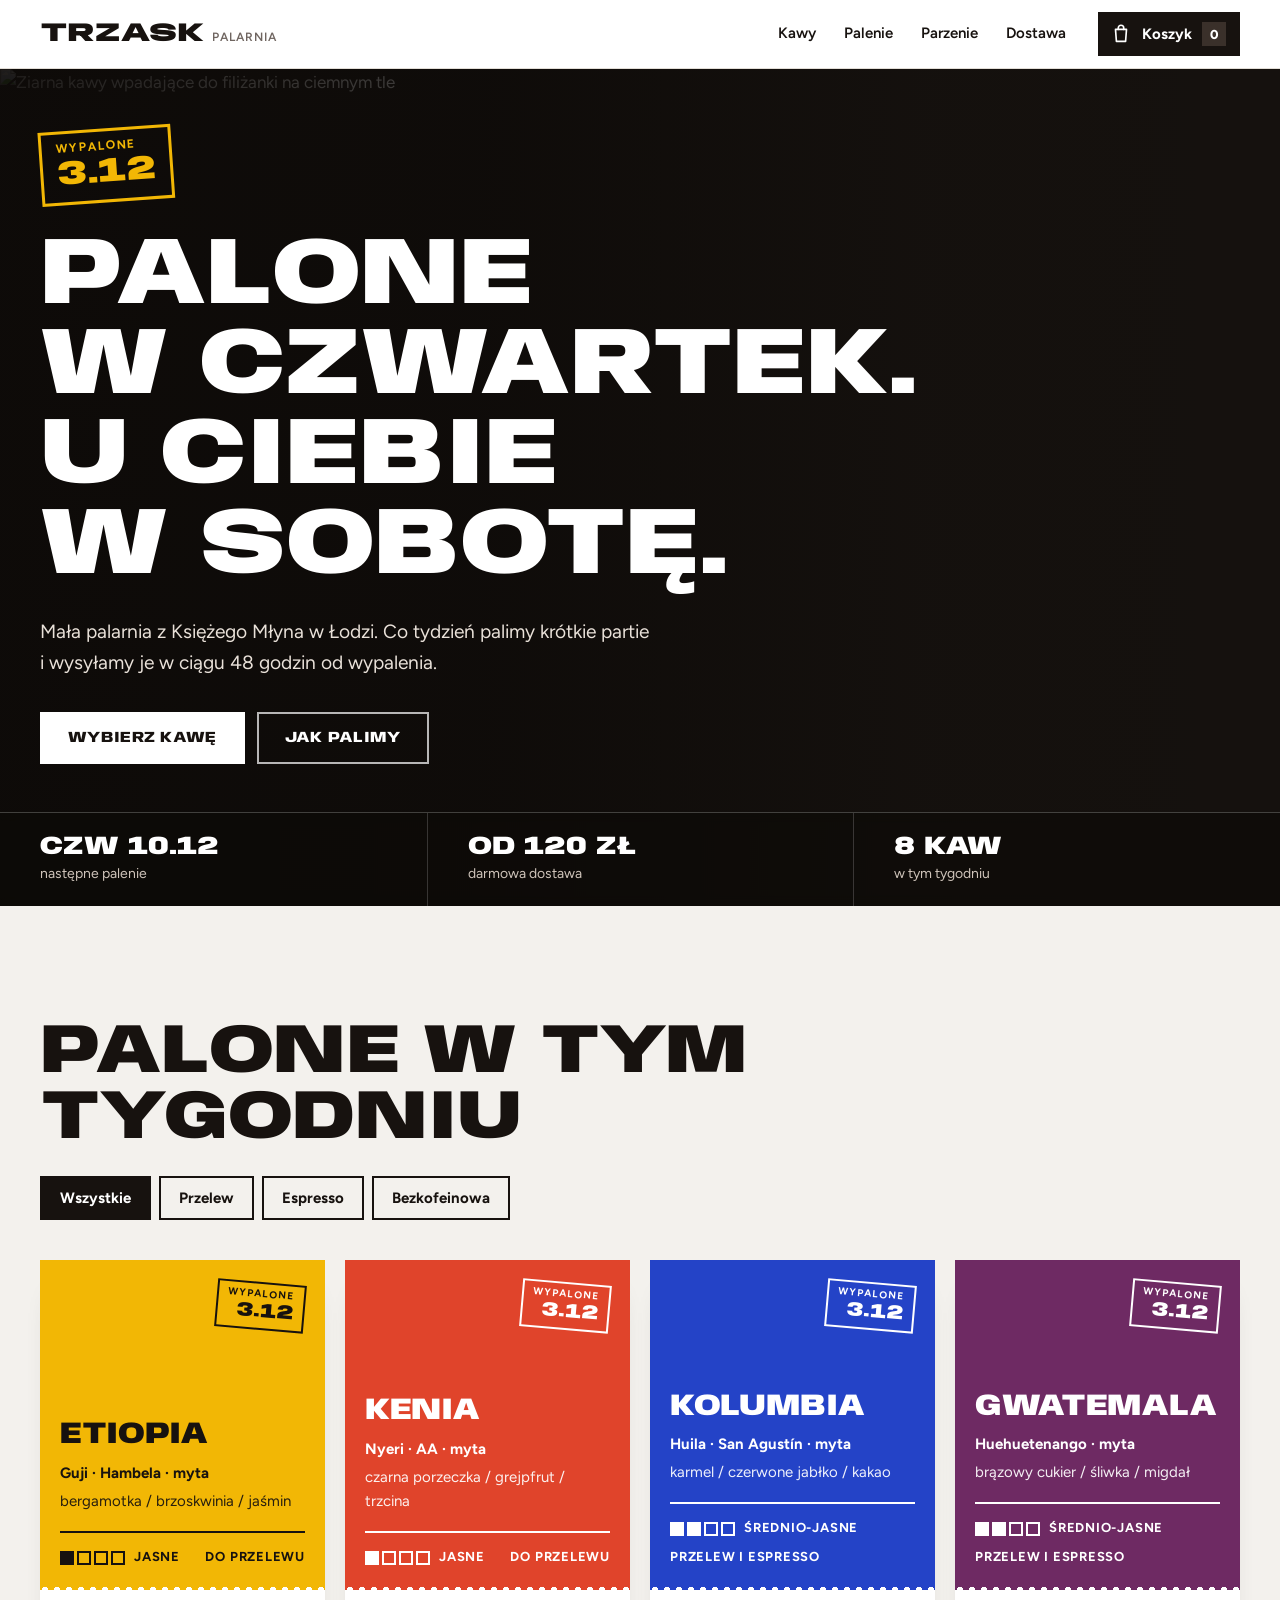
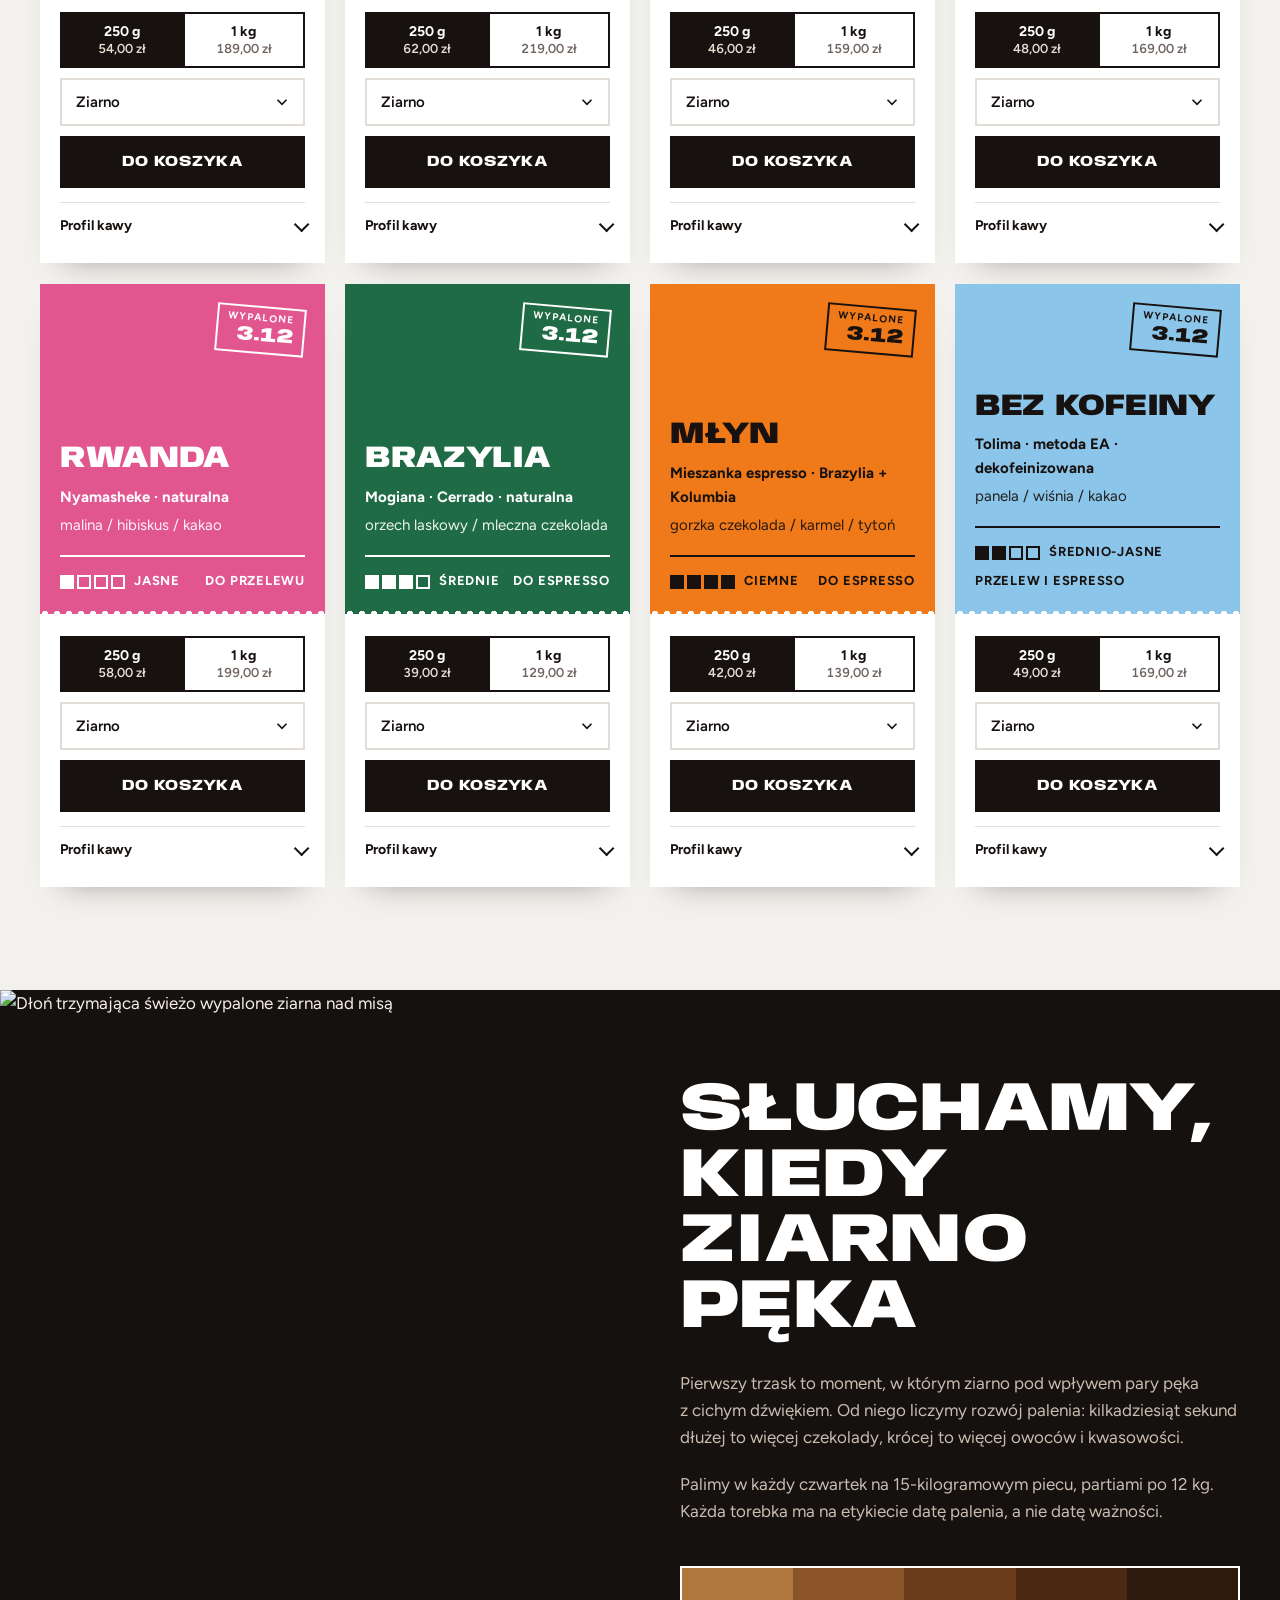
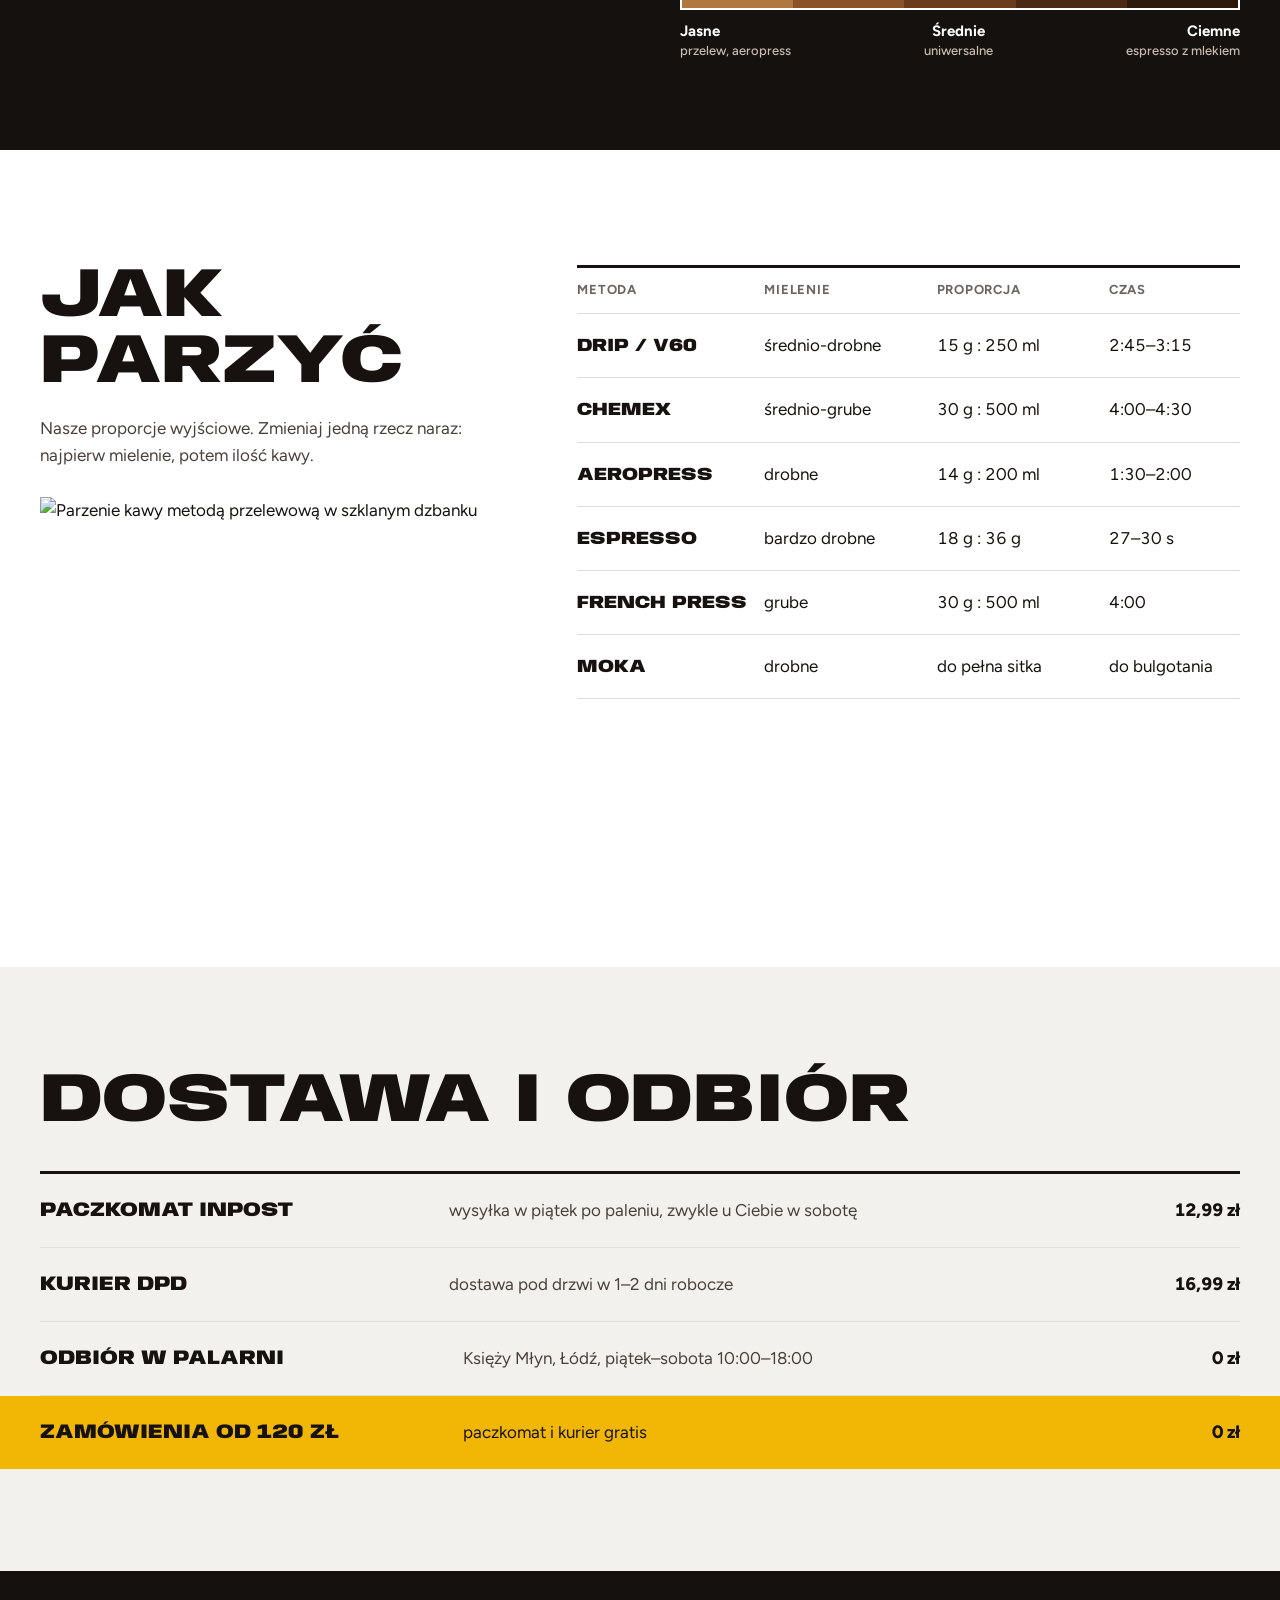
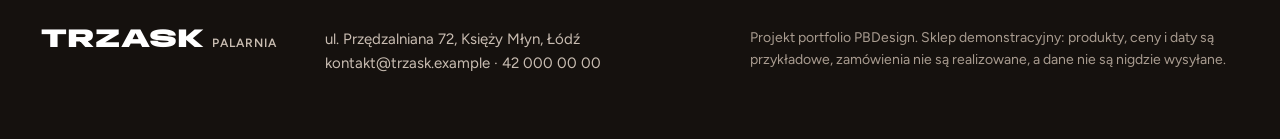
==== index.html @ 36059cfe "Pierwsza wersja Co-Authored-By: Claude Opus 5.5 <noreply@anthropic.com>" ====
<!doctype html>
<html lang="pl">
<head>
<meta charset="utf-8">
<meta name="viewport" content="width=device-width, initial-scale=1, viewport-fit=cover">
<title>TRZASK — palarnia kawy, Łódź</title>
<meta name="description" content="Mała palarnia kawy z Księżego Młyna w Łodzi. Palimy co czwartek, wysyłamy w 48 godzin od wypalenia. Projekt portfolio — sklep demonstracyjny.">
<meta name="theme-color" content="#15110e">
<link rel="preconnect" href="https://fonts.googleapis.com">
<link rel="preconnect" href="https://fonts.gstatic.com" crossorigin>
<link href="https://fonts.googleapis.com/css2?family=Anybody:wdth,wght@75..150,500..900&family=Figtree:wght@400;500;600;700&display=swap" rel="stylesheet">
<link rel="stylesheet" href="style.css?v=1">
</head>
<body>
<!--
THESIS: a roastery shop where every coffee is its own printed bag label in a full colour field, with the roast date stamped on it; refuses the beige product-grid-with-white-cards template.
OWN-WORLD: white bag stock, roast-black ink, one saturated label colour per coffee (saffron, tomato, cobalt, forest, plum, raspberry, orange, sky); Anybody expanded black caps, Figtree body; square corners, rotated ink stamps, perforated label edges.
STORY: visitor sees this week's roast date, picks a coffee label, sets weight and grind, adds in two taps, checks the waybill-style cart, finishes a demo order.
FIRST VIEWPORT: full-bleed dark photo of coffee and beans; headline "Palone w czwartek" left on the dark field at display scale; roast date stamp + primary CTA "Wybierz kawę"; solid white header with cart count.
FORM: label-system direction, candidate 3 of 7; seed key 0654ef21.
FINISH: unreviewed and undocumented is unfinished; this build ends with the finish review, the verdict, and DESIGN.md
-->
<a class="skip" href="#kawy">Przejdź do kaw</a>

<header class="top">
  <div class="top__in">
    <a class="logo" href="#" aria-label="TRZASK — strona główna">TRZASK<span>palarnia</span></a>
    <nav class="nav" aria-label="Główna">
      <a href="#kawy">Kawy</a>
      <a href="#palenie">Palenie</a>
      <a href="#parzenie">Parzenie</a>
      <a href="#dostawa">Dostawa</a>
    </nav>
    <button class="cartbtn" type="button" data-open-cart aria-label="Koszyk">
      <svg viewBox="0 0 24 24" aria-hidden="true"><path d="M6 7h12l-1 13H7L6 7Z"/><path d="M9 7V5.5a3 3 0 0 1 6 0V7"/></svg>
      <span class="cartbtn__label">Koszyk</span>
      <b class="cartbtn__count" data-cart-count>0</b>
    </button>
  </div>
</header>

<main>
  <section class="hero" aria-labelledby="hero-h">
    <img class="hero__img" src="https://images.unsplash.com/photo-1610632380989-680fe40816c6?auto=format&fit=crop&w=2200&q=78" alt="Ziarna kawy wpadające do filiżanki na ciemnym tle" fetchpriority="high">
    <div class="hero__in">
      <p class="stamp stamp--hero" aria-label="Ostatnie palenie">
        <span>Wypalone</span><b data-roast-date>—</b>
      </p>
      <h1 id="hero-h">Palone w&nbsp;czwartek. U&nbsp;Ciebie w&nbsp;sobotę.</h1>
      <p class="hero__lead">Mała palarnia z&nbsp;Księżego Młyna w&nbsp;Łodzi. Co tydzień palimy krótkie partie i&nbsp;wysyłamy je w&nbsp;ciągu 48 godzin od wypalenia.</p>
      <div class="hero__cta">
        <a class="btn btn--light" href="#kawy">Wybierz kawę</a>
        <a class="btn btn--line" href="#palenie">Jak palimy</a>
      </div>
    </div>
    <ul class="hero__facts">
      <li><b data-next-roast>—</b><span>następne palenie</span></li>
      <li><b>od 120&nbsp;zł</b><span>darmowa dostawa</span></li>
      <li><b>8 kaw</b><span>w tym tygodniu</span></li>
    </ul>
  </section>

  <section class="shelf" id="kawy" aria-labelledby="kawy-h">
    <div class="wrap">
      <div class="shelf__head">
        <h2 id="kawy-h">Palone w&nbsp;tym tygodniu</h2>
        <div class="filters" role="group" aria-label="Filtruj kawy">
          <button type="button" class="is-on" data-filter="all" aria-pressed="true">Wszystkie</button>
          <button type="button" data-filter="przelew" aria-pressed="false">Przelew</button>
          <button type="button" data-filter="espresso" aria-pressed="false">Espresso</button>
          <button type="button" data-filter="decaf" aria-pressed="false">Bezkofeinowa</button>
        </div>
      </div>
      <div class="labels" id="labels"></div>
    </div>
  </section>

  <section class="roast" id="palenie" aria-labelledby="palenie-h">
    <div class="roast__photo">
      <img src="https://images.unsplash.com/photo-1525088553748-01d6e210e00b?auto=format&fit=crop&w=1400&q=75" alt="Dłoń trzymająca świeżo wypalone ziarna nad misą" loading="lazy">
    </div>
    <div class="roast__text">
      <h2 id="palenie-h">Słuchamy, kiedy ziarno pęka</h2>
      <p>Pierwszy trzask to moment, w&nbsp;którym ziarno pod wpływem pary pęka z&nbsp;cichym dźwiękiem. Od niego liczymy rozwój palenia: kilkadziesiąt sekund dłużej to więcej czekolady, krócej to więcej owoców i&nbsp;kwasowości.</p>
      <p>Palimy w&nbsp;każdy czwartek na 15-kilogramowym piecu, partiami po 12&nbsp;kg. Każda torebka ma na etykiecie datę palenia, a&nbsp;nie datę ważności.</p>
      <div class="scale" aria-label="Skala palenia">
        <div class="scale__bar">
          <span style="--c:#b0773f"></span><span style="--c:#8a5428"></span><span style="--c:#6b3c1b"></span><span style="--c:#4b2913"></span><span style="--c:#2e1a0d"></span>
        </div>
        <div class="scale__legend">
          <span>Jasne<br><small>przelew, aeropress</small></span>
          <span>Średnie<br><small>uniwersalne</small></span>
          <span>Ciemne<br><small>espresso z mlekiem</small></span>
        </div>
      </div>
    </div>
  </section>

  <section class="brew" id="parzenie" aria-labelledby="parzenie-h">
    <div class="wrap brew__grid">
      <div class="brew__intro">
        <h2 id="parzenie-h">Jak parzyć</h2>
        <p>Nasze proporcje wyjściowe. Zmieniaj jedną rzecz naraz: najpierw mielenie, potem ilość kawy.</p>
        <img src="https://images.unsplash.com/photo-1442512595331-e89e73853f31?auto=format&fit=crop&w=1000&q=72" alt="Parzenie kawy metodą przelewową w szklanym dzbanku" loading="lazy">
      </div>
      <div class="brew__table" role="table" aria-label="Proporcje parzenia">
        <div class="brew__row brew__row--head" role="row"><span role="columnheader">Metoda</span><span role="columnheader">Mielenie</span><span role="columnheader">Proporcja</span><span role="columnheader">Czas</span></div>
        <div class="brew__row" role="row"><b role="cell">Drip / V60</b><span role="cell">średnio-drobne</span><span role="cell">15 g : 250 ml</span><span role="cell">2:45–3:15</span></div>
        <div class="brew__row" role="row"><b role="cell">Chemex</b><span role="cell">średnio-grube</span><span role="cell">30 g : 500 ml</span><span role="cell">4:00–4:30</span></div>
        <div class="brew__row" role="row"><b role="cell">Aeropress</b><span role="cell">drobne</span><span role="cell">14 g : 200 ml</span><span role="cell">1:30–2:00</span></div>
        <div class="brew__row" role="row"><b role="cell">Espresso</b><span role="cell">bardzo drobne</span><span role="cell">18 g : 36 g</span><span role="cell">27–30 s</span></div>
        <div class="brew__row" role="row"><b role="cell">French press</b><span role="cell">grube</span><span role="cell">30 g : 500 ml</span><span role="cell">4:00</span></div>
        <div class="brew__row" role="row"><b role="cell">Moka</b><span role="cell">drobne</span><span role="cell">do pełna sitka</span><span role="cell">do bulgotania</span></div>
      </div>
    </div>
  </section>

  <section class="ship" id="dostawa" aria-labelledby="dostawa-h">
    <div class="wrap">
      <h2 id="dostawa-h">Dostawa i&nbsp;odbiór</h2>
      <div class="ship__rows">
        <div class="ship__row"><b>Paczkomat InPost</b><span>wysyłka w&nbsp;piątek po paleniu, zwykle u&nbsp;Ciebie w&nbsp;sobotę</span><em>12,99 zł</em></div>
        <div class="ship__row"><b>Kurier DPD</b><span>dostawa pod drzwi w&nbsp;1–2 dni robocze</span><em>16,99 zł</em></div>
        <div class="ship__row"><b>Odbiór w&nbsp;palarni</b><span>Księży Młyn, Łódź, piątek–sobota 10:00–18:00</span><em>0 zł</em></div>
        <div class="ship__row ship__row--free"><b>Zamówienia od 120 zł</b><span>paczkomat i&nbsp;kurier gratis</span><em>0 zł</em></div>
      </div>
    </div>
  </section>
</main>

<footer class="foot">
  <div class="wrap foot__in">
    <p class="logo logo--foot">TRZASK<span>palarnia</span></p>
    <p>ul. Przędzalniana 72, Księży Młyn, Łódź<br>kontakt@trzask.example · 42 000 00 00</p>
    <p class="foot__demo">Projekt portfolio PBDesign. Sklep demonstracyjny: produkty, ceny i&nbsp;daty są przykładowe, zamówienia nie są realizowane, a&nbsp;dane nie są nigdzie wysyłane.</p>
  </div>
</footer>

<div class="drawer" id="cart" aria-hidden="true">
  <div class="drawer__scrim" data-close-cart></div>
  <aside class="drawer__panel" role="dialog" aria-modal="true" aria-labelledby="cart-h" tabindex="-1">
    <div class="drawer__head">
      <h2 id="cart-h">List przewozowy</h2>
      <button class="iconbtn" type="button" data-close-cart aria-label="Zamknij koszyk"><svg viewBox="0 0 24 24" aria-hidden="true"><path d="M6 6l12 12M18 6 6 18"/></svg></button>
    </div>
    <div class="freebar" data-freebar><p data-free-text></p><div class="freebar__track"><span data-free-fill></span></div></div>
    <ul class="lines" data-lines></ul>
    <div class="drawer__empty" data-empty>
      <p>Koszyk jest pusty.</p>
      <button class="btn btn--dark" type="button" data-close-cart data-goto="#kawy">Wybierz kawę</button>
    </div>
    <div class="drawer__foot" data-foot>
      <dl class="sum">
        <div><dt>Wartość kaw</dt><dd data-subtotal>0,00 zł</dd></div>
        <div><dt>Dostawa</dt><dd data-shipping>od 12,99 zł</dd></div>
      </dl>
      <a class="btn btn--dark btn--wide" href="zamowienie.html">Przejdź do zamówienia</a>
    </div>
  </aside>
</div>

<div class="toast" role="status" aria-live="polite" data-toast></div>
<script src="app.js?v=1"></script>
</body>
</html>
---- style.css ----
:root{
  --ink:#17120f;
  --ink-2:#4a403a;
  --ink-3:#6f6560;
  --paper:#ffffff;
  --stock:#f3f1ed;
  --line:#e2ddd6;
  --roast:#15110e;
  --roast-2:#211a15;
  --on-roast:#f5efe8;
  --on-roast-2:#c9bdb2;
  --ok:#1f6b45;
  --bad:#c23a22;
  --display:"Anybody", "Figtree", sans-serif;
  --body:"Figtree", system-ui, sans-serif;
  --wrap:1280px;
  --gut:clamp(16px, 4vw, 40px);
  --ease:cubic-bezier(.16,1,.3,1);
}
*{box-sizing:border-box}
html{-webkit-text-size-adjust:100%;scroll-behavior:smooth;scroll-padding-top:84px}
html.is-locked{overflow:hidden}
body{margin:0;background:var(--paper);color:var(--ink);font:400 17px/1.6 var(--body)}
.sum,.line,.seg em,.brew__row,.ship__row em,.receipt,[data-cart-count]{font-variant-numeric:tabular-nums}
img{display:block;max-width:100%}
a{color:inherit;text-underline-offset:.2em}
button,input,select{font:inherit;color:inherit}
::selection{background:#f2b705;color:var(--ink)}
:focus-visible{outline:3px solid #2443c7;outline-offset:3px}
h1,h2,h3{font-family:var(--display);font-stretch:125%;font-weight:900;text-transform:uppercase;line-height:.95;letter-spacing:-.01em;margin:0;text-wrap:balance}
h2{font-size:clamp(34px, 5.4vw, 72px)}
p{margin:0}
.wrap{max-width:var(--wrap);margin:0 auto;padding:0 var(--gut)}
.sr{position:absolute;width:1px;height:1px;overflow:hidden;clip:rect(0 0 0 0);white-space:nowrap}
.skip{position:absolute;left:12px;top:-60px;z-index:100;background:var(--ink);color:#fff;padding:10px 14px;text-decoration:none}
.skip:focus{top:12px}
svg{fill:none;stroke:currentColor;stroke-width:1.8;stroke-linecap:round;stroke-linejoin:round}

/* ---------- przyciski ---------- */
.btn{display:inline-flex;align-items:center;justify-content:center;gap:.5em;min-height:52px;padding:0 26px;border:2px solid transparent;border-radius:0;
  font:800 15px/1 var(--display);font-stretch:118%;text-transform:uppercase;letter-spacing:.02em;text-decoration:none;cursor:pointer;
  transition:background-color .2s var(--ease),color .2s var(--ease),border-color .2s var(--ease),transform .2s var(--ease)}
.btn:active{transform:translateY(1px)}
.btn--light{background:#fff;color:var(--ink)}
.btn--light:hover{background:#f2b705}
.btn--line{border-color:rgba(255,255,255,.7);color:#fff}
.btn--line:hover{background:#fff;color:var(--ink)}
.btn--dark{background:var(--ink);color:#fff}
.btn--dark:hover{background:#3a2d24}
.btn--wide{width:100%}
.btn[disabled]{opacity:.6;cursor:progress}
.btn.is-loading::after{content:"";width:14px;height:14px;border:2px solid currentColor;border-right-color:transparent;border-radius:50%;animation:spin .7s linear infinite}
@keyframes spin{to{transform:rotate(360deg)}}

/* ---------- nagłówek ---------- */
.top{position:sticky;top:0;z-index:40;background:#fff;border-bottom:1px solid var(--line)}
.top__in{max-width:var(--wrap);margin:0 auto;padding:0 var(--gut);height:68px;display:flex;align-items:center;gap:32px}
.logo{font:900 26px/1 var(--display);font-stretch:150%;letter-spacing:-.02em;text-decoration:none;display:flex;align-items:baseline;gap:8px}
.logo span{font:600 12px/1 var(--body);letter-spacing:.08em;text-transform:uppercase;color:var(--ink-3)}
.nav{display:flex;gap:28px;margin-left:auto}
.nav a{font-weight:600;font-size:15px;text-decoration:none;padding:6px 0;border-bottom:2px solid transparent}
.nav a:hover{border-color:var(--ink)}
.cartbtn{display:flex;align-items:center;gap:10px;height:44px;padding:0 14px 0 12px;background:var(--ink);color:#fff;border:0;cursor:pointer;font-weight:700;font-size:15px}
.cartbtn svg{width:22px;height:22px}
.cartbtn__count{min-width:24px;height:24px;padding:0 6px;display:grid;place-items:center;background:#f2b705;color:var(--ink);font:800 13px/1 var(--body)}
.cartbtn__count.is-zero{background:#3a302a;color:#fff}
.cartbtn.is-bump .cartbtn__count{animation:bump .5s var(--ease)}
@keyframes bump{0%{transform:scale(1)}30%{transform:scale(1.45)}100%{transform:scale(1)}}
.backlink{margin-left:auto;display:flex;align-items:center;gap:6px;font-weight:700;text-decoration:none;white-space:nowrap}
.backlink svg{width:20px;height:20px}

/* ---------- hero ---------- */
.hero{position:relative;min-height:calc(100svh - 68px);display:grid;grid-template-rows:1fr auto;grid-template-columns:minmax(0,1fr);background:var(--roast);color:#fff;overflow:hidden;isolation:isolate}
.hero__img{position:absolute;inset:0;width:100%;height:100%;object-fit:cover;object-position:70% 50%;z-index:-2}
.hero::before{content:"";position:absolute;inset:0;z-index:-1;background:linear-gradient(90deg,rgba(13,10,8,.92) 0%,rgba(13,10,8,.78) 38%,rgba(13,10,8,.1) 72%,rgba(13,10,8,0) 100%)}
.hero__in{align-self:center;max-width:var(--wrap);width:100%;margin:0 auto;padding:64px var(--gut) 48px}
.hero h1{font-size:clamp(46px, 7.4vw, 104px);max-width:9.5em;margin:26px 0 24px}
.hero__lead{max-width:34em;font-size:clamp(17px,1.5vw,20px);color:#e9e1d9}
.hero__cta{display:flex;flex-wrap:wrap;gap:12px;margin-top:34px}
.hero__facts{list-style:none;margin:0;padding:0;display:grid;grid-template-columns:repeat(3,minmax(0,1fr));border-top:1px solid rgba(255,255,255,.22);background:rgba(13,10,8,.6);backdrop-filter:blur(6px)}
.hero__facts li{padding:20px var(--gut);display:flex;flex-direction:column;gap:2px;border-left:1px solid rgba(255,255,255,.18)}
.hero__facts li:first-child{border-left:0}
.hero__facts b{font:900 clamp(18px,2vw,26px)/1.1 var(--display);font-stretch:125%;text-transform:uppercase}
.hero__facts span{font-size:14px;color:#cfc4ba}

/* pieczątka daty */
.stamp{display:inline-flex;flex-direction:column;align-items:flex-start;padding:8px 14px 10px;border:3px solid currentColor;transform:rotate(-4deg);transform-origin:left center;line-height:1}
.stamp span{font:700 12px/1 var(--body);letter-spacing:.14em;text-transform:uppercase}
.stamp b{font:900 34px/1 var(--display);font-stretch:130%;margin-top:4px}
.stamp--hero{color:#f2b705}

/* ---------- półka z etykietami ---------- */
.shelf{padding:clamp(72px,9vw,128px) 0 clamp(64px,8vw,112px);background:var(--stock)}
.shelf__head{display:flex;flex-wrap:wrap;align-items:flex-end;justify-content:space-between;gap:24px;margin-bottom:40px}
.filters{display:flex;flex-wrap:wrap;gap:8px}
.filters button{min-height:44px;padding:0 18px;border:2px solid var(--ink);background:transparent;font-weight:700;font-size:15px;cursor:pointer;transition:background-color .2s,color .2s}
.filters button:hover{background:#fff}
.filters button.is-on{background:var(--ink);color:#fff}
.labels{display:grid;grid-template-columns:repeat(4,minmax(0,1fr));gap:20px}
.lbl{display:grid;grid-template-rows:1fr auto;background:#fff;box-shadow:0 18px 30px -24px rgba(23,18,15,.45);container-type:inline-size}
.lbl[hidden]{display:none}
.lbl__face{position:relative;background:var(--lc);padding:22px 20px 22px;min-height:330px;display:flex;flex-direction:column;overflow:hidden}
.lbl--light .lbl__face{color:#fff}
.lbl--dark .lbl__face{color:var(--ink)}
.lbl__stamp{align-self:flex-end;display:flex;flex-direction:column;align-items:flex-end;border:2px solid currentColor;padding:5px 9px 6px;transform:rotate(5deg);line-height:1}
.lbl__stamp span{font:700 10px/1 var(--body);letter-spacing:.14em;text-transform:uppercase}
.lbl__stamp b{font:900 20px/1 var(--display);font-stretch:125%;margin-top:3px}
.lbl__name{font-size:10.6cqi;font-stretch:118%;line-height:.92;margin-top:auto;padding-top:28px}
.lbl__origin{font-weight:700;font-size:15px;margin-top:12px}
.lbl__notes{font-size:15px;margin-top:4px;opacity:.92}
.lbl__meta{display:flex;flex-wrap:wrap;align-items:center;justify-content:space-between;gap:8px 12px;margin-top:18px;padding-top:14px;border-top:2px solid currentColor;font-size:13px;font-weight:700;text-transform:uppercase;letter-spacing:.06em}
.lbl__roast{display:flex;align-items:center;gap:3px}
.lbl__roast i{width:14px;height:14px;border:2px solid currentColor}
.lbl__roast i.on{background:currentColor}
.lbl__roast em{font-style:normal;margin-left:6px}
.lbl__added{position:absolute;left:50%;top:44%;padding:8px 14px;border:4px solid currentColor;font:900 26px/1 var(--display);font-stretch:130%;text-transform:uppercase;transform:translate(-50%,-50%) rotate(-9deg) scale(1.6);opacity:0;pointer-events:none;white-space:nowrap}
.lbl.is-added .lbl__added{animation:stampIn 1.8s var(--ease) forwards}
@keyframes stampIn{0%{opacity:0;transform:translate(-50%,-50%) rotate(-9deg) scale(1.6)}14%{opacity:1;transform:translate(-50%,-50%) rotate(-9deg) scale(1)}78%{opacity:1}100%{opacity:0;transform:translate(-50%,-50%) rotate(-9deg) scale(1)}}
.lbl__buy{position:relative;padding:22px 20px 18px;display:grid;gap:10px}
.lbl__buy::before{content:"";position:absolute;left:0;right:0;top:-5px;height:10px;background:radial-gradient(circle at 5px 5px,#fff 3px,transparent 3.5px) 0 0/12px 10px repeat-x}
.seg{display:grid;grid-template-columns:1fr 1fr;border:2px solid var(--ink)}
.seg label{position:relative;cursor:pointer}
.seg input{position:absolute;opacity:0;inset:0;margin:0;cursor:pointer}
.seg span{display:flex;flex-direction:column;align-items:center;justify-content:center;min-height:52px;font-weight:700;font-size:14px;line-height:1.2;transition:background-color .15s,color .15s}
.seg em{font-style:normal;font-weight:600;font-size:13px;color:var(--ink-3)}
.seg label+label span{border-left:2px solid var(--ink)}
.seg input:checked+span{background:var(--ink);color:#fff}
.seg input:checked+span em{color:#e7ddd3}
.seg input:focus-visible+span{outline:3px solid #2443c7;outline-offset:-5px}
.grind select{width:100%;min-height:48px;padding:0 40px 0 14px;border:2px solid var(--line);background:#fff url("data:image/svg+xml,%3Csvg xmlns='http://www.w3.org/2000/svg' viewBox='0 0 24 24' fill='none' stroke='%2317120f' stroke-width='2.2'%3E%3Cpath d='m6 9 6 6 6-6'/%3E%3C/svg%3E") no-repeat right 12px center/18px;appearance:none;-webkit-appearance:none;border-radius:0;font-weight:600;font-size:15px;cursor:pointer}
.grind select:hover{border-color:var(--ink)}
.lbl__add{min-height:52px}
.lbl__more{border-top:1px solid var(--line);margin-top:4px;padding-top:4px}
.lbl__more summary{cursor:pointer;font-weight:700;font-size:14px;padding:8px 0;list-style:none;display:flex;justify-content:space-between;align-items:center}
.lbl__more summary::-webkit-details-marker{display:none}
.lbl__more summary::after{content:"";width:9px;height:9px;border-right:2px solid currentColor;border-bottom:2px solid currentColor;transform:rotate(45deg) translateY(-3px);transition:transform .2s}
.lbl__more[open] summary::after{transform:rotate(-135deg) translateY(-2px)}
.lbl__more dl{margin:4px 0 10px;display:grid;gap:4px;font-size:14px}
.lbl__more dl div{display:flex;justify-content:space-between;gap:12px;border-bottom:1px dashed var(--line);padding-bottom:4px}
.lbl__more dt{color:var(--ink-3)}
.lbl__more dd{margin:0;font-weight:600;text-align:right}
.lbl__more p{font-size:14px;color:var(--ink-2);line-height:1.5}

/* ---------- palenie ---------- */
.roast{display:grid;grid-template-columns:1fr 1fr;background:var(--roast);color:var(--on-roast)}
.roast__photo{min-height:560px;position:relative}
.roast__photo img{position:absolute;inset:0;width:100%;height:100%;object-fit:cover}
.roast__text{padding:clamp(56px,7vw,104px) var(--gut);max-width:680px;display:flex;flex-direction:column;gap:20px;justify-content:center}
.roast__text h2{color:#fff;margin-bottom:8px}
.roast__text p{color:var(--on-roast-2);max-width:36em}
.scale{margin-top:20px}
.scale__bar{display:grid;grid-template-columns:repeat(5,1fr);height:44px;border:2px solid #fff}
.scale__bar span{background:var(--c)}
.scale__legend{display:flex;justify-content:space-between;margin-top:12px;font-weight:700;font-size:15px;color:#fff;line-height:1.3}
.scale__legend span:nth-child(2){text-align:center}
.scale__legend span:last-child{text-align:right}
.scale__legend small{font-weight:500;font-size:13px;color:var(--on-roast-2)}

/* ---------- parzenie ---------- */
.brew{padding:clamp(72px,9vw,128px) 0}
.brew__grid{display:grid;grid-template-columns:minmax(0,5fr) minmax(0,7fr);gap:clamp(32px,5vw,72px);align-items:start}
.brew__intro p{margin:18px 0 28px;color:var(--ink-2);max-width:30em}
.brew__intro img{aspect-ratio:4/3;object-fit:cover;width:100%}
.brew__table{border-top:3px solid var(--ink)}
.brew__row{display:grid;grid-template-columns:1.2fr 1.1fr 1.1fr .9fr;gap:12px;padding:18px 0;border-bottom:1px solid var(--line);align-items:baseline}
.brew__row b{font:900 18px/1.1 var(--display);font-stretch:118%;text-transform:uppercase}
.brew__row--head{font-size:13px;font-weight:700;letter-spacing:.06em;text-transform:uppercase;color:var(--ink-3);padding:12px 0}

/* ---------- dostawa ---------- */
.ship{padding:clamp(64px,8vw,112px) 0;background:var(--stock)}
.ship__rows{margin-top:36px;border-top:3px solid var(--ink)}
.ship__row{display:grid;grid-template-columns:minmax(0,1.1fr) minmax(0,2fr) auto;gap:16px 24px;padding:22px 0;border-bottom:1px solid var(--line);align-items:baseline}
.ship__row b{font:900 20px/1.1 var(--display);font-stretch:118%;text-transform:uppercase}
.ship__row span{color:var(--ink-2)}
.ship__row em{font-style:normal;font-weight:800;font-size:18px}
.ship__row--free{background:#f2b705;margin:0 calc(var(--gut) * -1);padding:22px var(--gut);border-bottom:0}
.ship__row--free span{color:var(--ink)}

/* ---------- stopka ---------- */
.foot{background:var(--roast);color:var(--on-roast-2);padding:56px 0 64px;font-size:15px}
.foot__in{display:grid;grid-template-columns:auto 1fr 1.3fr;gap:24px 48px;align-items:start}
.logo--foot{color:#fff}
.logo--foot span{color:var(--on-roast-2)}
.foot__demo{color:#a99c90;font-size:14px}

/* ---------- szuflada ---------- */
.drawer{position:fixed;inset:0;z-index:80;visibility:hidden;pointer-events:none}
.drawer.is-open{visibility:visible;pointer-events:auto}
.drawer__scrim{position:absolute;inset:0;background:rgba(21,17,14,.55);opacity:0;transition:opacity .3s var(--ease)}
.drawer.is-open .drawer__scrim{opacity:1}
.drawer__panel{position:absolute;top:0;right:0;bottom:0;width:min(440px,100%);background:#fff;display:flex;flex-direction:column;transform:translateX(100%);transition:transform .45s var(--ease);outline:none;box-shadow:-20px 0 40px -20px rgba(0,0,0,.4)}
.drawer.is-open .drawer__panel{transform:none}
.drawer__head{display:flex;align-items:center;justify-content:space-between;padding:18px 20px;background:var(--ink);color:#fff}
.drawer__head h2{font-size:24px}
.iconbtn{width:44px;height:44px;display:grid;place-items:center;background:transparent;border:0;color:inherit;cursor:pointer}
.iconbtn svg{width:24px;height:24px}
.freebar{padding:16px 20px;border-bottom:1px solid var(--line);font-size:15px}
.freebar__track{height:8px;background:var(--stock);margin-top:10px;overflow:hidden}
.freebar__track span{display:block;height:100%;background:var(--ok);transform-origin:left;transform:scaleX(0);transition:transform .5s var(--ease)}
.lines{list-style:none;margin:0;padding:0 20px;overflow-y:auto;flex:1}
.line{display:grid;grid-template-columns:10px minmax(0,1fr) auto auto;grid-template-areas:"chip main qty rm" "chip main price rm";gap:4px 12px;padding:16px 0;border-bottom:1px dashed var(--line);align-items:center}
.line__chip{grid-area:chip;align-self:stretch;background:var(--lc)}
.line__main{grid-area:main;display:flex;flex-direction:column;min-width:0}
.line__main b{font:900 17px/1.1 var(--display);font-stretch:118%;text-transform:uppercase}
.line__main span{font-size:14px;color:var(--ink-3)}
.line .qty{grid-area:qty}
.line__price{grid-area:price;font-style:normal;font-weight:800;text-align:right}
.line__rm{grid-area:rm;width:40px;height:40px;display:grid;place-items:center;border:0;background:transparent;color:var(--ink-3);cursor:pointer}
.line__rm:hover{color:var(--bad)}
.line__rm svg{width:18px;height:18px}
.qty{display:flex;align-items:center;border:2px solid var(--ink)}
.qty button{width:36px;height:36px;border:0;background:transparent;font-size:20px;font-weight:700;cursor:pointer}
.qty button:hover{background:var(--stock)}
.qty output{min-width:28px;text-align:center;font-weight:800}
.drawer__empty{padding:40px 20px;display:grid;gap:18px;justify-items:start}
.drawer__empty[hidden],.drawer__foot[hidden],.freebar[hidden]{display:none}
.drawer__foot{padding:18px 20px calc(18px + env(safe-area-inset-bottom));border-top:3px solid var(--ink);display:grid;gap:14px}
.sum{margin:0;display:grid;gap:6px}
.sum div{display:flex;justify-content:space-between}
.sum dt{color:var(--ink-2)}
.sum dd{margin:0;font-weight:700}
.sum__total{border-top:2px solid var(--ink);padding-top:10px;margin-top:6px;font-size:20px}
.sum__total dt{color:var(--ink);font-weight:800}
.sum__total dd{font-weight:900}

/* toast */
.toast{visibility:hidden;position:fixed;left:50%;bottom:calc(20px + env(safe-area-inset-bottom));z-index:70;transform:translate(-50%,140%);display:flex;align-items:center;gap:16px;max-width:calc(100% - 32px);padding:12px 12px 12px 18px;background:var(--ink);color:#fff;font-size:15px;transition:transform .45s var(--ease);box-shadow:0 14px 30px -12px rgba(0,0,0,.5)}
.toast.is-on{transform:translate(-50%,0);visibility:visible}
.toast button{flex:none;min-height:40px;padding:0 14px;background:#f2b705;color:var(--ink);border:0;font-weight:800;cursor:pointer}

/* ---------- zamówienie ---------- */
.page-order{background:var(--stock)}
.order{padding-top:48px;padding-bottom:96px}
.order h1{font-size:clamp(40px,6vw,76px)}
.order__demo{margin-top:12px;color:var(--ink-2)}
.order__demo[hidden]{display:none}
.order__grid{display:grid;grid-template-columns:minmax(0,1.5fr) minmax(0,1fr);gap:clamp(24px,4vw,56px);margin-top:40px;align-items:start}
.order__grid[hidden],.order__empty[hidden],.done[hidden]{display:none}
.checkout{display:grid;gap:28px}
fieldset{border:0;margin:0;padding:0;min-width:0}
legend{font:900 22px/1 var(--display);font-stretch:125%;text-transform:uppercase;margin-bottom:14px;padding:0}
.choice{display:grid;gap:8px}
.choice--row{grid-template-columns:repeat(3,1fr)}
.choice label{position:relative;display:flex;align-items:center;gap:14px;min-height:60px;padding:12px 16px;background:#fff;border:2px solid var(--line);cursor:pointer;transition:border-color .15s}
.choice label:hover{border-color:var(--ink-3)}
.choice input{width:20px;height:20px;margin:0;accent-color:var(--ink);flex:none}
.choice span{display:flex;flex-direction:column;flex:1;line-height:1.3}
.choice small{color:var(--ink-3);font-size:14px}
.choice em{font-style:normal;font-weight:800}
.choice label:has(input:checked){border-color:var(--ink);box-shadow:inset 0 0 0 1px var(--ink)}
.fields{display:grid;grid-template-columns:1fr 1fr;gap:14px}
.field{display:grid;gap:6px}
.field[hidden]{display:none}
.field--wide{grid-column:1/-1}
.field span{font-weight:700;font-size:14px}
.field input{min-height:52px;padding:0 14px;border:2px solid var(--line);background:#fff;border-radius:0;font-size:16px}
.field input:hover{border-color:var(--ink-3)}
.field input:focus{border-color:var(--ink);outline:none;box-shadow:0 0 0 3px rgba(36,67,199,.35)}
.field input::placeholder{color:#8c827b}
.field.is-bad input{border-color:var(--bad)}
.field.is-bad span{color:var(--bad)}
.check{display:flex;gap:12px;align-items:flex-start;cursor:pointer;font-size:15px}
.check input{width:22px;height:22px;margin:0;accent-color:var(--ink);flex:none}
.form-error{color:var(--bad);font-weight:700;min-height:0}
.form-error:empty{display:none}
.receipt{position:sticky;top:92px;background:#fff;padding:24px;border-top:6px solid var(--ink);box-shadow:0 20px 40px -30px rgba(23,18,15,.5)}
.receipt h2{font-size:24px;margin-bottom:8px}
.receipt__lines{list-style:none;margin:0 0 16px;padding:0}
.receipt .line{grid-template-columns:10px minmax(0,1fr) auto;grid-template-areas:"chip main price" "chip main q"}
.receipt .line__q{grid-area:q;text-align:right;font-size:14px;color:var(--ink-3)}
.receipt__note{margin-top:16px;font-size:14px;color:var(--ink-3)}
.order__empty,.done{margin-top:40px;background:#fff;padding:clamp(28px,5vw,56px);display:grid;gap:20px;justify-items:start;outline:none}
.done h2{font-size:clamp(28px,4vw,48px);max-width:16em}
.done p{max-width:40em;color:var(--ink-2)}
.stamp--done{color:var(--ok)}

/* ---------- responsywność ---------- */
@media (max-width:1180px){
  .labels{grid-template-columns:repeat(2,minmax(0,1fr))}
  .lbl__name{font-size:11cqi}
}
@media (max-width:900px){
  .nav{display:none}
  .cartbtn{margin-left:auto}
  .roast{grid-template-columns:1fr}
  .roast__photo{min-height:300px}
  .brew__grid{grid-template-columns:1fr}
  .brew__intro img{aspect-ratio:16/9}
  .foot__in{grid-template-columns:1fr}
  .order__grid{grid-template-columns:1fr}
  .receipt{position:static;order:-1}
}
@media (max-width:640px){
  body{font-size:16px}
  .top__in{height:60px;gap:12px}
  html{scroll-padding-top:72px}
  .logo{font-size:22px}
  .cartbtn__label{display:none}
  .hero{min-height:calc(100svh - 60px)}
  .hero__img{object-position:62% 50%}
  .hero::before{background:linear-gradient(180deg,rgba(13,10,8,.35) 0%,rgba(13,10,8,.55) 35%,rgba(13,10,8,.92) 70%)}
  .hero__in{align-self:end;padding:40px var(--gut) 28px}
  .hero h1{font-size:clamp(34px,10.2vw,54px);font-stretch:112%;margin:18px 0 16px}
  .stamp b{font-size:26px}
  .hero__cta .btn{flex:1 1 auto}
  .hero__facts li{padding:14px 10px 14px 12px}
  .hero__facts b{font-size:14px;white-space:nowrap}
  .hero__facts span{font-size:12px;line-height:1.3}
  .labels{grid-template-columns:1fr;gap:16px}
  .lbl__face{min-height:260px}
  .lbl__name{font-size:11.5cqi}
  .brew__row{grid-template-columns:1.1fr 1fr auto;gap:2px 12px}
  .brew__row b{grid-column:1/-1;margin-bottom:4px}
  .brew__row--head{display:none}
  .ship__row{grid-template-columns:1fr auto}
  .ship__row span{grid-column:1/-1;grid-row:2}
  .fields{grid-template-columns:1fr}
  .choice--row{grid-template-columns:1fr}
  .btn{padding:0 18px}
  [data-submit]{font-size:14px;white-space:nowrap}
  .drawer__head h2{font-size:21px}
  .toast{left:16px;right:16px;transform:translateY(140%);max-width:none}
  .toast.is-on{transform:none;visibility:visible}
  .toast span{flex:1}
}
@media (prefers-reduced-motion:reduce){
  *,*::before,*::after{animation-duration:.01ms!important;animation-iteration-count:1!important;transition-duration:.01ms!important}
  html{scroll-behavior:auto}
}
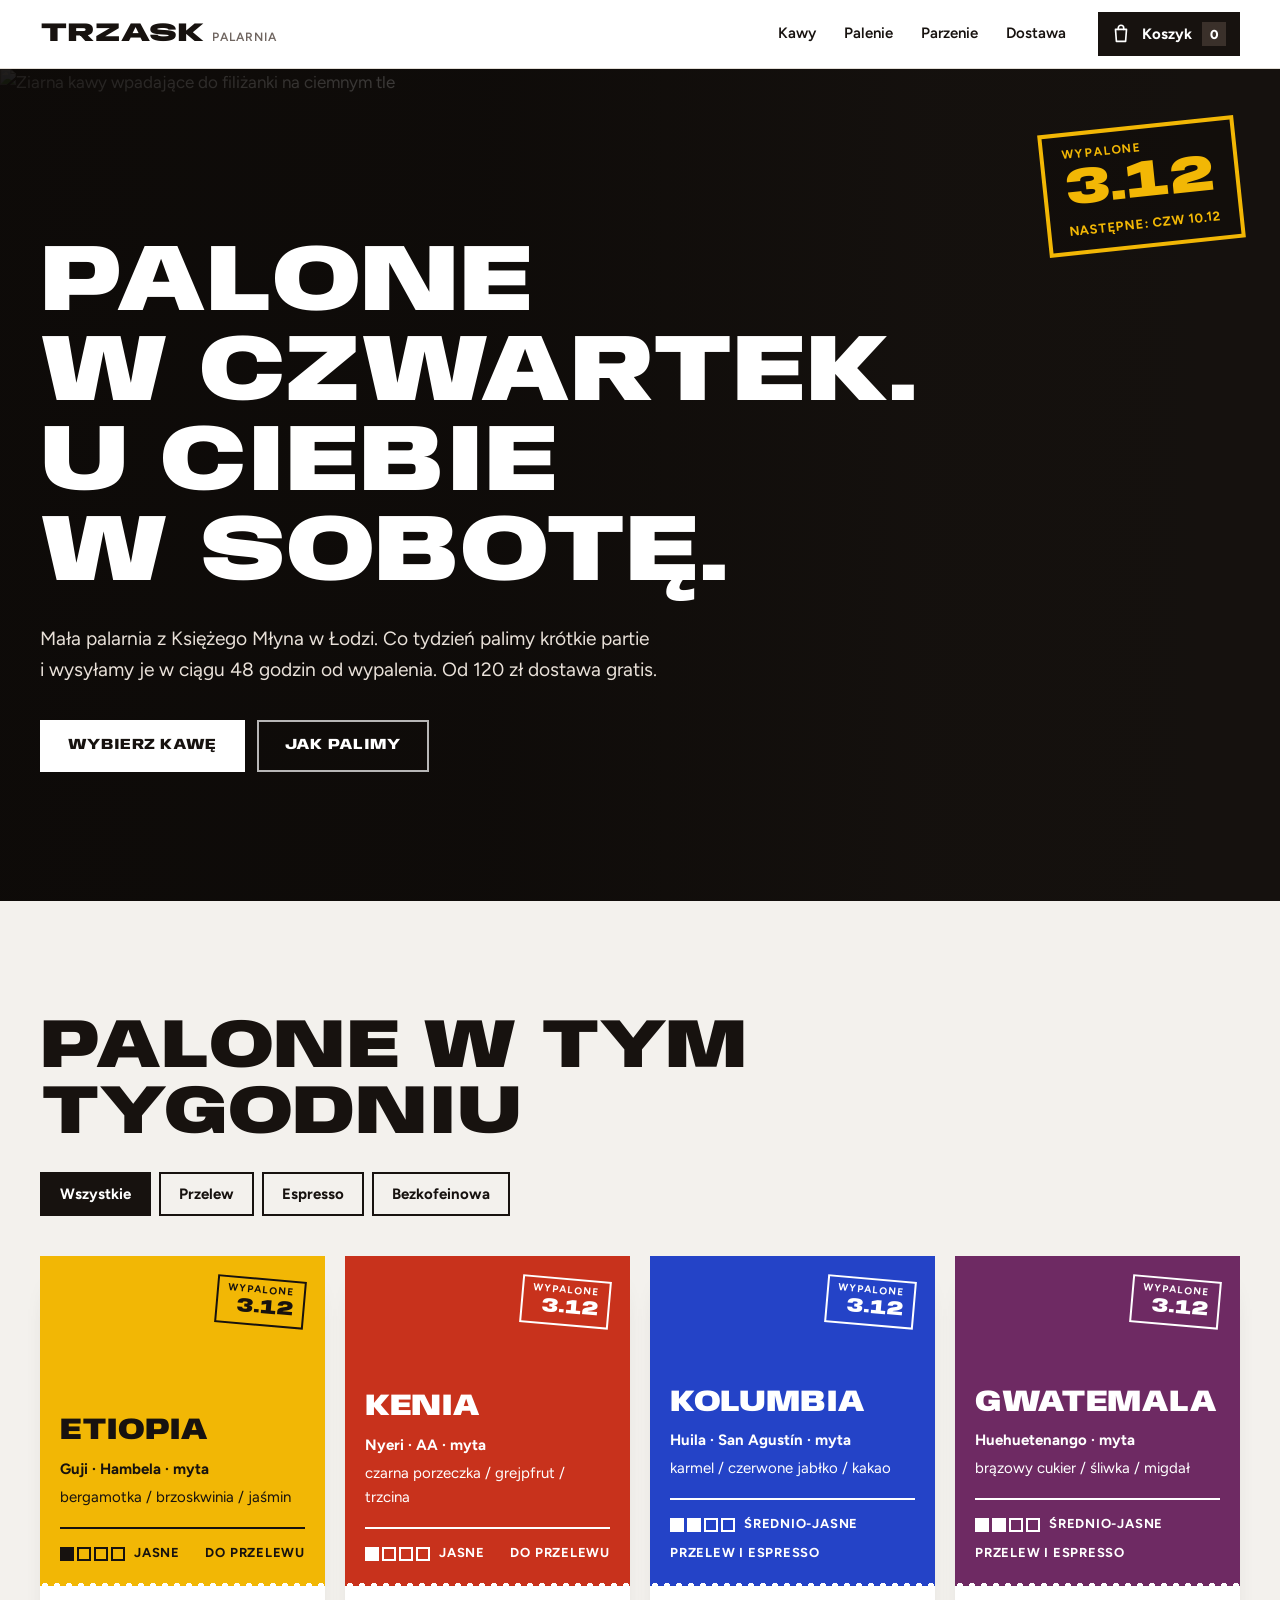
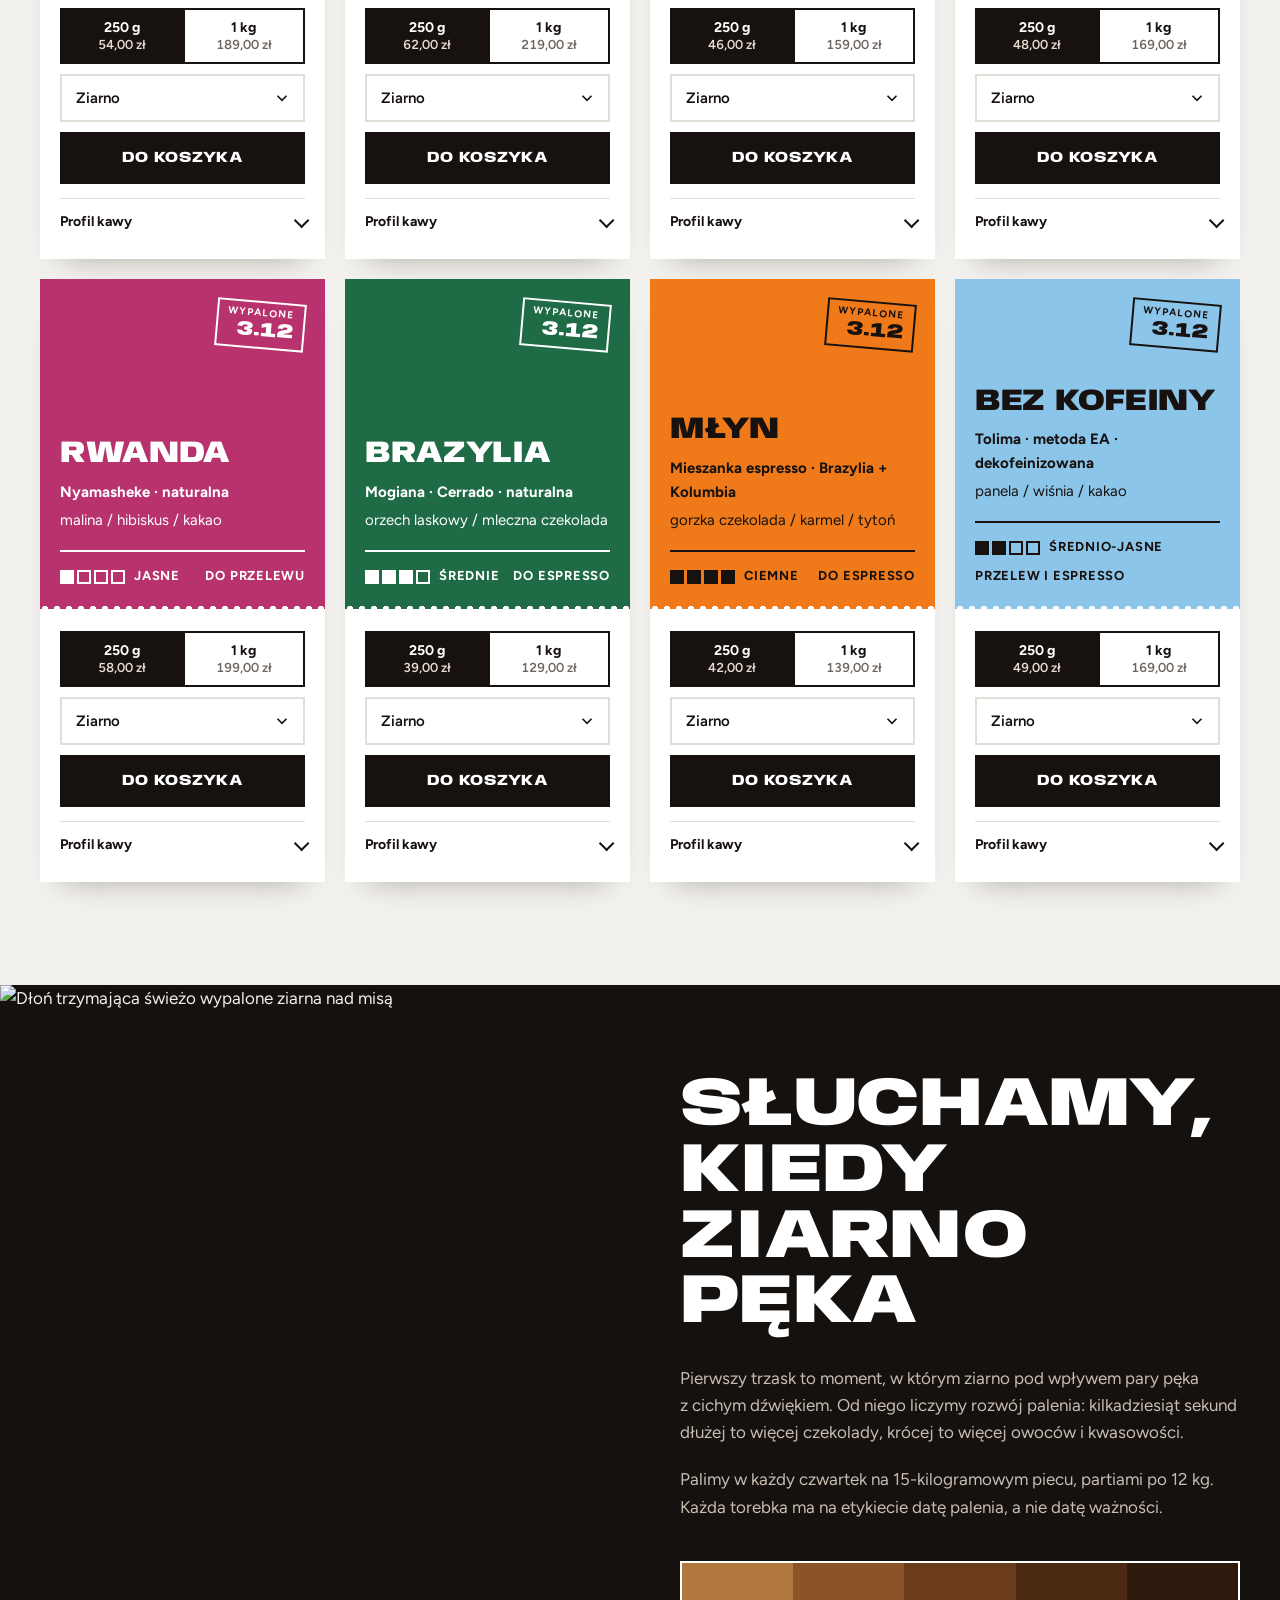
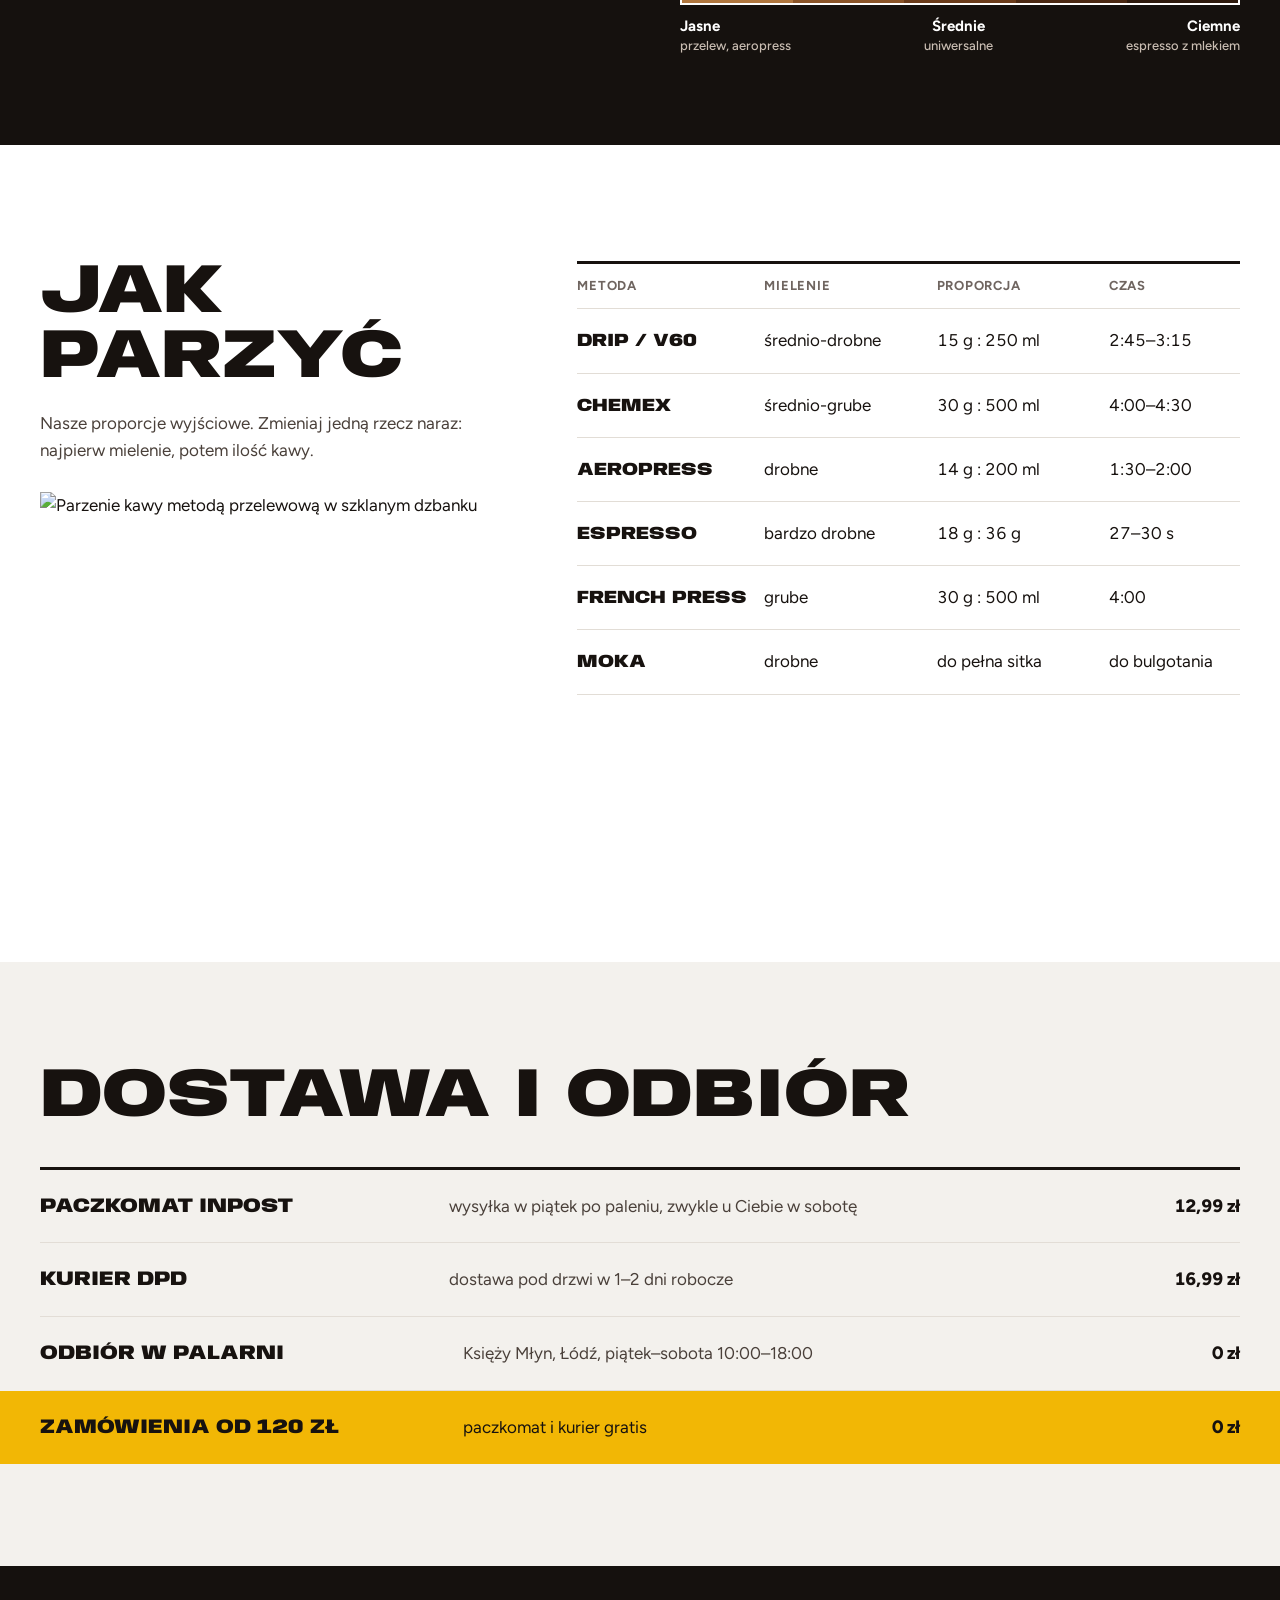
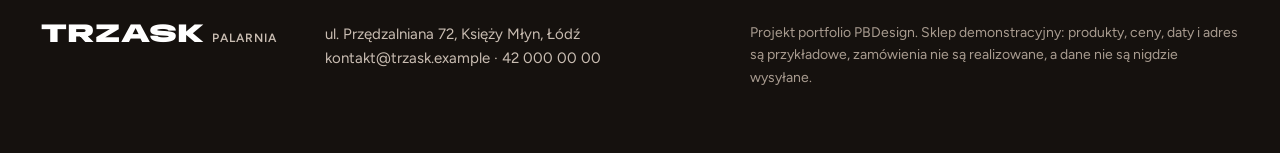
==== commit 2d99a59e: "Poprawki po recenzji Co-Authored-By: Claude Opus 5.5 <noreply@anthropic.com>" ====
--- a/index.html
+++ b/index.html
@@ -9,7 +9,7 @@
 <link rel="preconnect" href="https://fonts.googleapis.com">
 <link rel="preconnect" href="https://fonts.gstatic.com" crossorigin>
 <link href="https://fonts.googleapis.com/css2?family=Anybody:wdth,wght@75..150,500..900&family=Figtree:wght@400;500;600;700&display=swap" rel="stylesheet">
-<link rel="stylesheet" href="style.css?v=1">
+<link rel="stylesheet" href="style.css?v=2">
 </head>
 <body>
 <!--
@@ -43,21 +43,14 @@
   <section class="hero" aria-labelledby="hero-h">
     <img class="hero__img" src="https://images.unsplash.com/photo-1610632380989-680fe40816c6?auto=format&fit=crop&w=2200&q=78" alt="Ziarna kawy wpadające do filiżanki na ciemnym tle" fetchpriority="high">
     <div class="hero__in">
-      <p class="stamp stamp--hero" aria-label="Ostatnie palenie">
-        <span>Wypalone</span><b data-roast-date>—</b>
-      </p>
       <h1 id="hero-h">Palone w&nbsp;czwartek. U&nbsp;Ciebie w&nbsp;sobotę.</h1>
-      <p class="hero__lead">Mała palarnia z&nbsp;Księżego Młyna w&nbsp;Łodzi. Co tydzień palimy krótkie partie i&nbsp;wysyłamy je w&nbsp;ciągu 48 godzin od wypalenia.</p>
+      <p class="hero__lead">Mała palarnia z&nbsp;Księżego Młyna w&nbsp;Łodzi. Co tydzień palimy krótkie partie i&nbsp;wysyłamy je w&nbsp;ciągu 48 godzin od wypalenia. Od 120&nbsp;zł dostawa gratis.</p>
       <div class="hero__cta">
         <a class="btn btn--light" href="#kawy">Wybierz kawę</a>
         <a class="btn btn--line" href="#palenie">Jak palimy</a>
       </div>
     </div>
-    <ul class="hero__facts">
-      <li><b data-next-roast>—</b><span>następne palenie</span></li>
-      <li><b>od 120&nbsp;zł</b><span>darmowa dostawa</span></li>
-      <li><b>8 kaw</b><span>w tym tygodniu</span></li>
-    </ul>
+    <p class="stamp stamp--hero"><span>Wypalone</span><b data-roast-date>—</b><small>następne: <em data-next-roast>—</em></small></p>
   </section>
 
   <section class="shelf" id="kawy" aria-labelledby="kawy-h">
@@ -132,7 +125,7 @@
   <div class="wrap foot__in">
     <p class="logo logo--foot">TRZASK<span>palarnia</span></p>
     <p>ul. Przędzalniana 72, Księży Młyn, Łódź<br>kontakt@trzask.example · 42 000 00 00</p>
-    <p class="foot__demo">Projekt portfolio PBDesign. Sklep demonstracyjny: produkty, ceny i&nbsp;daty są przykładowe, zamówienia nie są realizowane, a&nbsp;dane nie są nigdzie wysyłane.</p>
+    <p class="foot__demo">Projekt portfolio PBDesign. Sklep demonstracyjny: produkty, ceny, daty i&nbsp;adres są przykładowe, zamówienia nie są realizowane, a&nbsp;dane nie są nigdzie wysyłane.</p>
   </div>
 </footer>
 
@@ -140,10 +133,12 @@
   <div class="drawer__scrim" data-close-cart></div>
   <aside class="drawer__panel" role="dialog" aria-modal="true" aria-labelledby="cart-h" tabindex="-1">
     <div class="drawer__head">
-      <h2 id="cart-h">List przewozowy</h2>
+      <div><h2 id="cart-h">List przewozowy</h2><p class="wb__no" data-wb-no>—</p></div>
       <button class="iconbtn" type="button" data-close-cart aria-label="Zamknij koszyk"><svg viewBox="0 0 24 24" aria-hidden="true"><path d="M6 6l12 12M18 6 6 18"/></svg></button>
     </div>
     <div class="freebar" data-freebar><p data-free-text></p><div class="freebar__track"><span data-free-fill></span></div></div>
+    <div class="wb__parties" data-wb-parties><div><span>Nadawca</span><b>TRZASK Palarnia</b><small>Księży Młyn, Łódź</small></div><div><span>Odbiorca</span><b>uzupełnisz w&nbsp;zamówieniu</b><small>paczkomat, kurier lub odbiór</small></div></div>
+    <div class="wb__cols" data-wb-cols aria-hidden="true"><span>Poz. / kawa</span><span>Szt.</span><span>Wartość</span></div>
     <ul class="lines" data-lines></ul>
     <div class="drawer__empty" data-empty>
       <p>Koszyk jest pusty.</p>
@@ -153,13 +148,15 @@
       <dl class="sum">
         <div><dt>Wartość kaw</dt><dd data-subtotal>0,00 zł</dd></div>
         <div><dt>Dostawa</dt><dd data-shipping>od 12,99 zł</dd></div>
+        <div><dt>Masa netto</dt><dd data-mass>0 kg</dd></div>
       </dl>
+      <svg class="wb__bar" viewBox="0 0 200 34" preserveAspectRatio="none" aria-hidden="true" data-barcode></svg>
       <a class="btn btn--dark btn--wide" href="zamowienie.html">Przejdź do zamówienia</a>
     </div>
   </aside>
 </div>
 
 <div class="toast" role="status" aria-live="polite" data-toast></div>
-<script src="app.js?v=1"></script>
+<script src="app.js?v=2"></script>
 </body>
 </html>
--- a/style.css
+++ b/style.css
@@ -77,17 +77,15 @@
 .hero h1{font-size:clamp(46px, 7.4vw, 104px);max-width:9.5em;margin:26px 0 24px}
 .hero__lead{max-width:34em;font-size:clamp(17px,1.5vw,20px);color:#e9e1d9}
 .hero__cta{display:flex;flex-wrap:wrap;gap:12px;margin-top:34px}
-.hero__facts{list-style:none;margin:0;padding:0;display:grid;grid-template-columns:repeat(3,minmax(0,1fr));border-top:1px solid rgba(255,255,255,.22);background:rgba(13,10,8,.6);backdrop-filter:blur(6px)}
-.hero__facts li{padding:20px var(--gut);display:flex;flex-direction:column;gap:2px;border-left:1px solid rgba(255,255,255,.18)}
-.hero__facts li:first-child{border-left:0}
-.hero__facts b{font:900 clamp(18px,2vw,26px)/1.1 var(--display);font-stretch:125%;text-transform:uppercase}
-.hero__facts span{font-size:14px;color:#cfc4ba}
 
 /* pieczątka daty */
 .stamp{display:inline-flex;flex-direction:column;align-items:flex-start;padding:8px 14px 10px;border:3px solid currentColor;transform:rotate(-4deg);transform-origin:left center;line-height:1}
 .stamp span{font:700 12px/1 var(--body);letter-spacing:.14em;text-transform:uppercase}
 .stamp b{font:900 34px/1 var(--display);font-stretch:130%;margin-top:4px}
-.stamp--hero{color:#f2b705}
+.stamp--hero{position:absolute;right:max(var(--gut),calc((100vw - var(--wrap)) / 2 + var(--gut)));top:56px;color:#f2b705;transform:rotate(-6deg);transform-origin:center;padding:12px 18px 14px;border-width:4px;background:rgba(13,10,8,.35)}
+.stamp--hero b{font-size:52px}
+.stamp small{display:block;margin-top:8px;font:700 13px/1 var(--body);letter-spacing:.06em;text-transform:uppercase}
+.stamp small em{font-style:normal}
 
 /* ---------- półka z etykietami ---------- */
 .shelf{padding:clamp(72px,9vw,128px) 0 clamp(64px,8vw,112px);background:var(--stock)}
@@ -107,7 +105,7 @@
 .lbl__stamp b{font:900 20px/1 var(--display);font-stretch:125%;margin-top:3px}
 .lbl__name{font-size:10.6cqi;font-stretch:118%;line-height:.92;margin-top:auto;padding-top:28px}
 .lbl__origin{font-weight:700;font-size:15px;margin-top:12px}
-.lbl__notes{font-size:15px;margin-top:4px;opacity:.92}
+.lbl__notes{font-size:15px;margin-top:4px}
 .lbl__meta{display:flex;flex-wrap:wrap;align-items:center;justify-content:space-between;gap:8px 12px;margin-top:18px;padding-top:14px;border-top:2px solid currentColor;font-size:13px;font-weight:700;text-transform:uppercase;letter-spacing:.06em}
 .lbl__roast{display:flex;align-items:center;gap:3px}
 .lbl__roast i{width:14px;height:14px;border:2px solid currentColor}
@@ -198,8 +196,8 @@
 .freebar__track{height:8px;background:var(--stock);margin-top:10px;overflow:hidden}
 .freebar__track span{display:block;height:100%;background:var(--ok);transform-origin:left;transform:scaleX(0);transition:transform .5s var(--ease)}
 .lines{list-style:none;margin:0;padding:0 20px;overflow-y:auto;flex:1}
-.line{display:grid;grid-template-columns:10px minmax(0,1fr) auto auto;grid-template-areas:"chip main qty rm" "chip main price rm";gap:4px 12px;padding:16px 0;border-bottom:1px dashed var(--line);align-items:center}
-.line__chip{grid-area:chip;align-self:stretch;background:var(--lc)}
+.line{display:grid;grid-template-columns:22px minmax(0,1fr) auto auto;grid-template-areas:"chip main qty rm" "chip main price rm";gap:4px 12px;padding:16px 0;border-bottom:1px dashed var(--line);align-items:center}
+.line__chip{grid-area:chip;align-self:start;width:22px;height:22px;margin-top:2px;background:var(--lc);border:2px solid var(--ink)}
 .line__main{grid-area:main;display:flex;flex-direction:column;min-width:0}
 .line__main b{font:900 17px/1.1 var(--display);font-stretch:118%;text-transform:uppercase}
 .line__main span{font-size:14px;color:var(--ink-3)}
@@ -266,7 +264,7 @@
 .receipt{position:sticky;top:92px;background:#fff;padding:24px;border-top:6px solid var(--ink);box-shadow:0 20px 40px -30px rgba(23,18,15,.5)}
 .receipt h2{font-size:24px;margin-bottom:8px}
 .receipt__lines{list-style:none;margin:0 0 16px;padding:0}
-.receipt .line{grid-template-columns:10px minmax(0,1fr) auto;grid-template-areas:"chip main price" "chip main q"}
+.receipt .line{grid-template-columns:22px minmax(0,1fr) auto;grid-template-areas:"chip main price" "chip main q"}
 .receipt .line__q{grid-area:q;text-align:right;font-size:14px;color:var(--ink-3)}
 .receipt__note{margin-top:16px;font-size:14px;color:var(--ink-3)}
 .order__empty,.done{margin-top:40px;background:#fff;padding:clamp(28px,5vw,56px);display:grid;gap:20px;justify-items:start;outline:none}
@@ -297,16 +295,15 @@
   .logo{font-size:22px}
   .cartbtn__label{display:none}
   .hero{min-height:calc(100svh - 60px)}
-  .hero__img{object-position:62% 50%}
-  .hero::before{background:linear-gradient(180deg,rgba(13,10,8,.35) 0%,rgba(13,10,8,.55) 35%,rgba(13,10,8,.92) 70%)}
+  .hero__img{object-position:74% 30%}
+  .hero::before{background:linear-gradient(180deg,rgba(13,10,8,0) 0%,rgba(13,10,8,.25) 30%,rgba(13,10,8,.88) 62%)}
+  .stamp--hero{top:20px;right:16px}
+  .stamp--hero b{font-size:32px}
   .hero__in{align-self:end;padding:40px var(--gut) 28px}
   .hero h1{font-size:clamp(34px,10.2vw,54px);font-stretch:112%;margin:18px 0 16px}
   .stamp b{font-size:26px}
   .hero__cta .btn{flex:1 1 auto}
-  .hero__facts li{padding:14px 10px 14px 12px}
-  .hero__facts b{font-size:14px;white-space:nowrap}
-  .hero__facts span{font-size:12px;line-height:1.3}
-  .labels{grid-template-columns:1fr;gap:16px}
+        .labels{grid-template-columns:1fr;gap:16px}
   .lbl__face{min-height:260px}
   .lbl__name{font-size:11.5cqi}
   .brew__row{grid-template-columns:1.1fr 1fr auto;gap:2px 12px}
@@ -327,3 +324,18 @@
   *,*::before,*::after{animation-duration:.01ms!important;animation-iteration-count:1!important;transition-duration:.01ms!important}
   html{scroll-behavior:auto}
 }
+
+.qty svg{width:16px;height:16px;stroke-width:2.2}
+.qty button{display:grid;place-items:center}
+.wb__no{font:700 12.5px/1 var(--body);letter-spacing:.08em;color:#cfc4ba;margin-top:6px}
+.drawer__head{align-items:flex-start}
+.wb__parties{display:grid;grid-template-columns:1fr 1fr;border-bottom:2px solid var(--ink)}
+.wb__parties div{display:flex;flex-direction:column;padding:12px 20px;line-height:1.3}
+.wb__parties div+div{border-left:1px solid var(--line)}
+.wb__parties span{font-size:11.5px;font-weight:700;letter-spacing:.08em;text-transform:uppercase;color:var(--ink-3)}
+.wb__parties b{font-size:15px;margin-top:3px}
+.wb__parties small{font-size:13px;color:var(--ink-3)}
+.wb__cols{display:grid;grid-template-columns:1fr auto auto;gap:28px;padding:8px 20px;font-size:11.5px;font-weight:700;letter-spacing:.08em;text-transform:uppercase;color:var(--ink-3);border-bottom:1px solid var(--line)}
+.wb__parties[hidden],.wb__cols[hidden]{display:none}
+.wb__bar{width:100%;height:34px;display:block}
+.wb__bar rect{fill:var(--ink)}
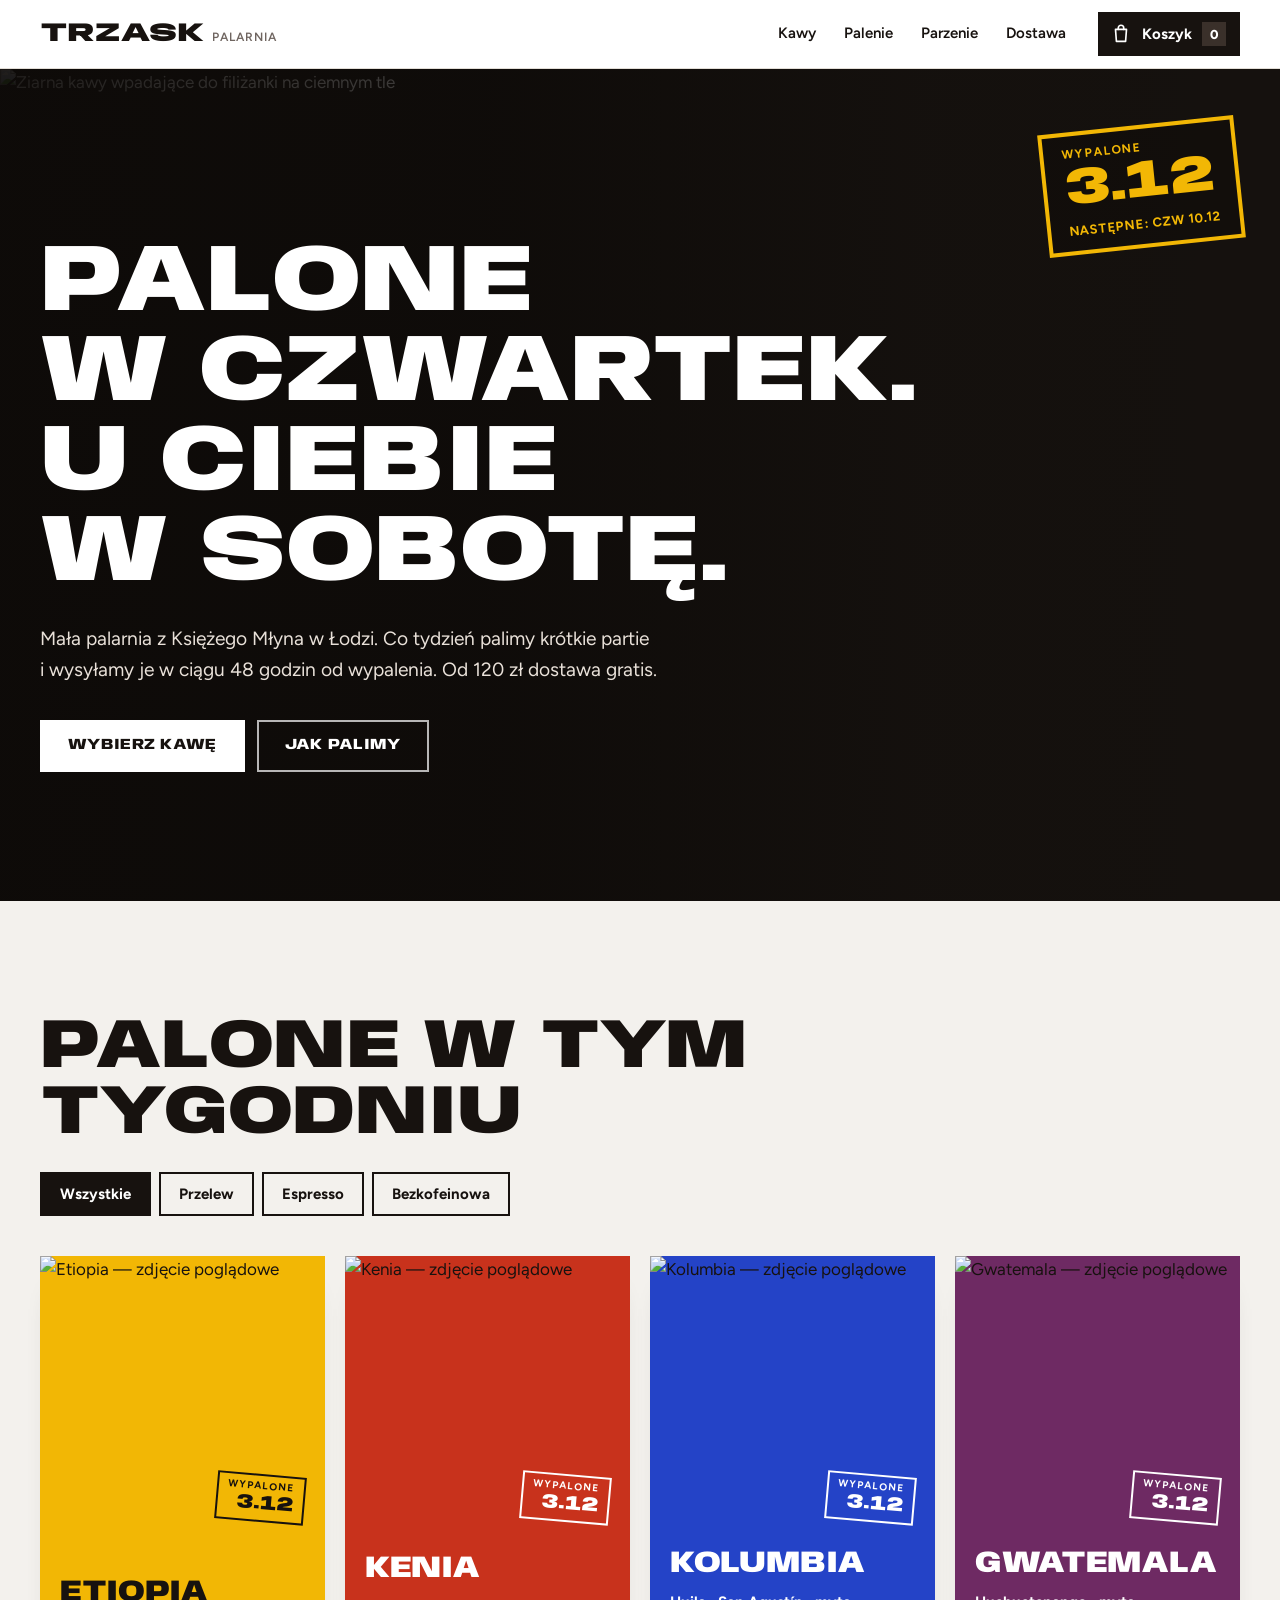
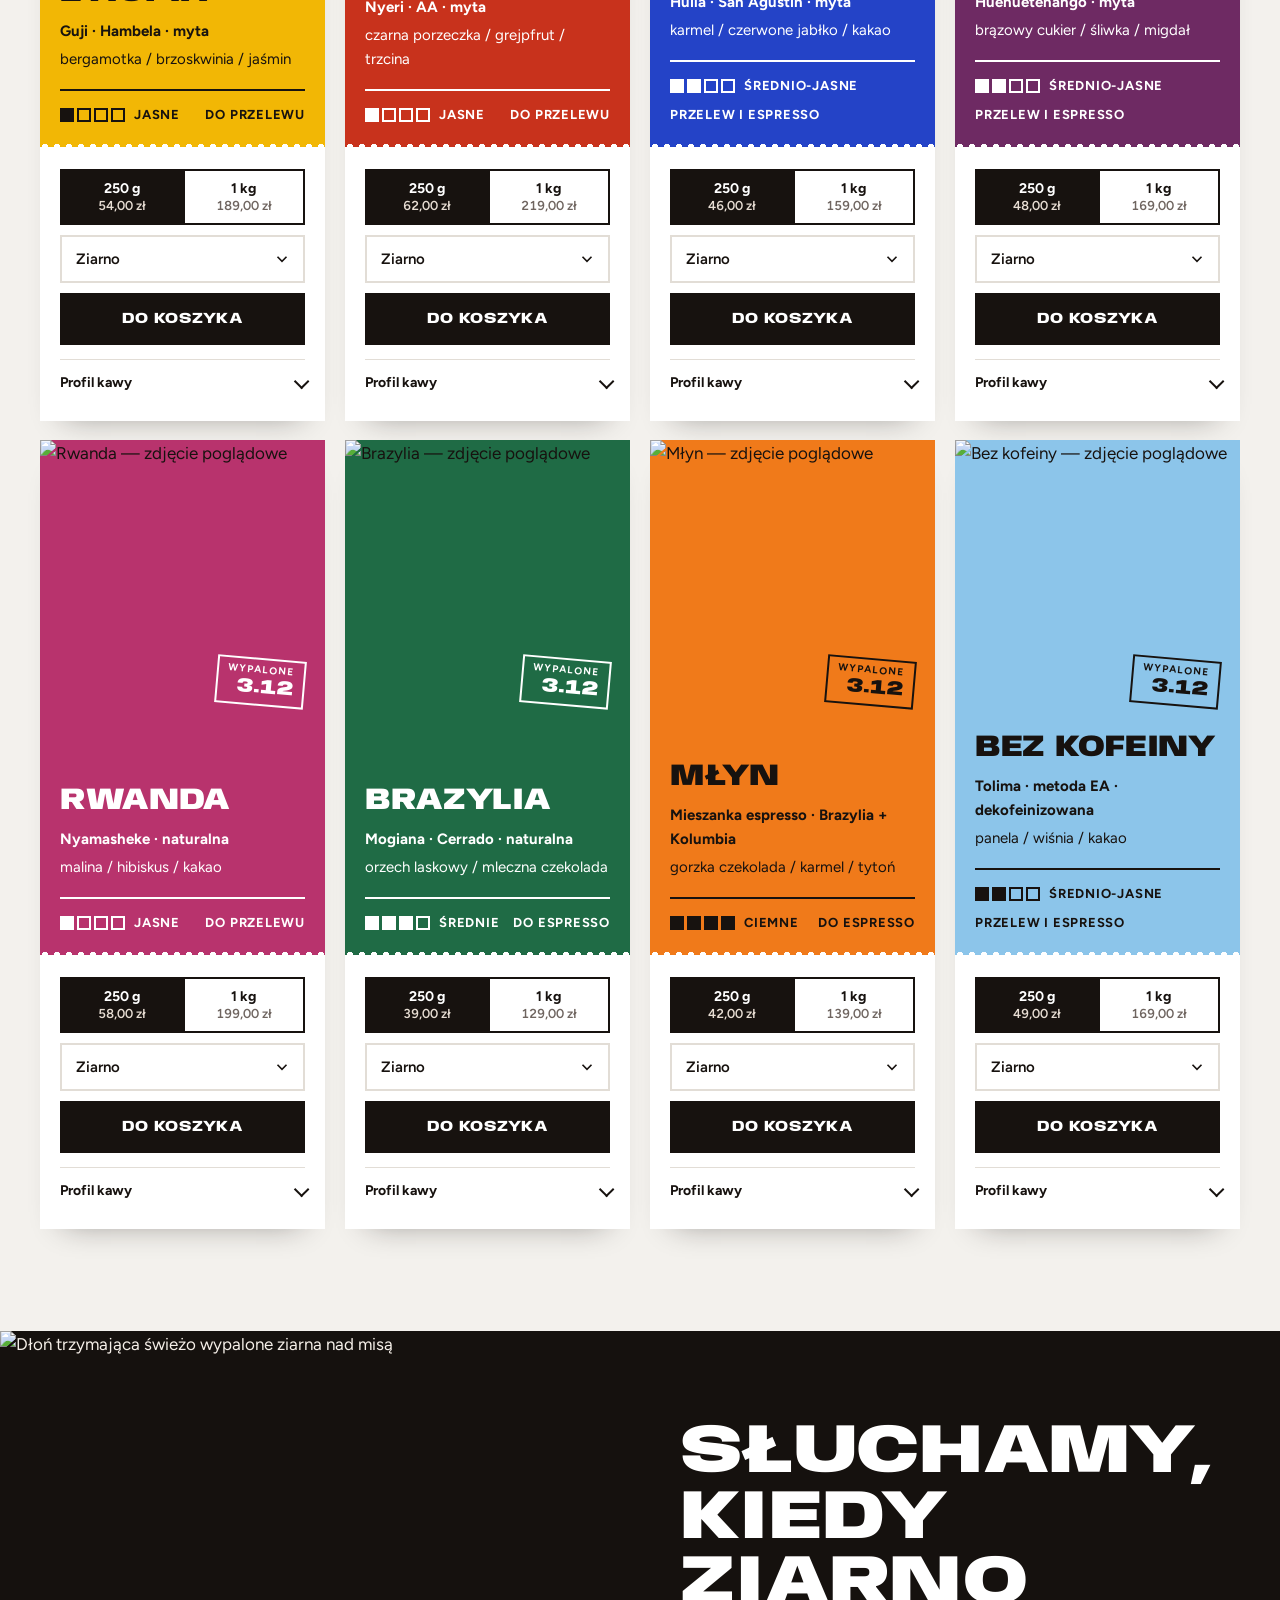
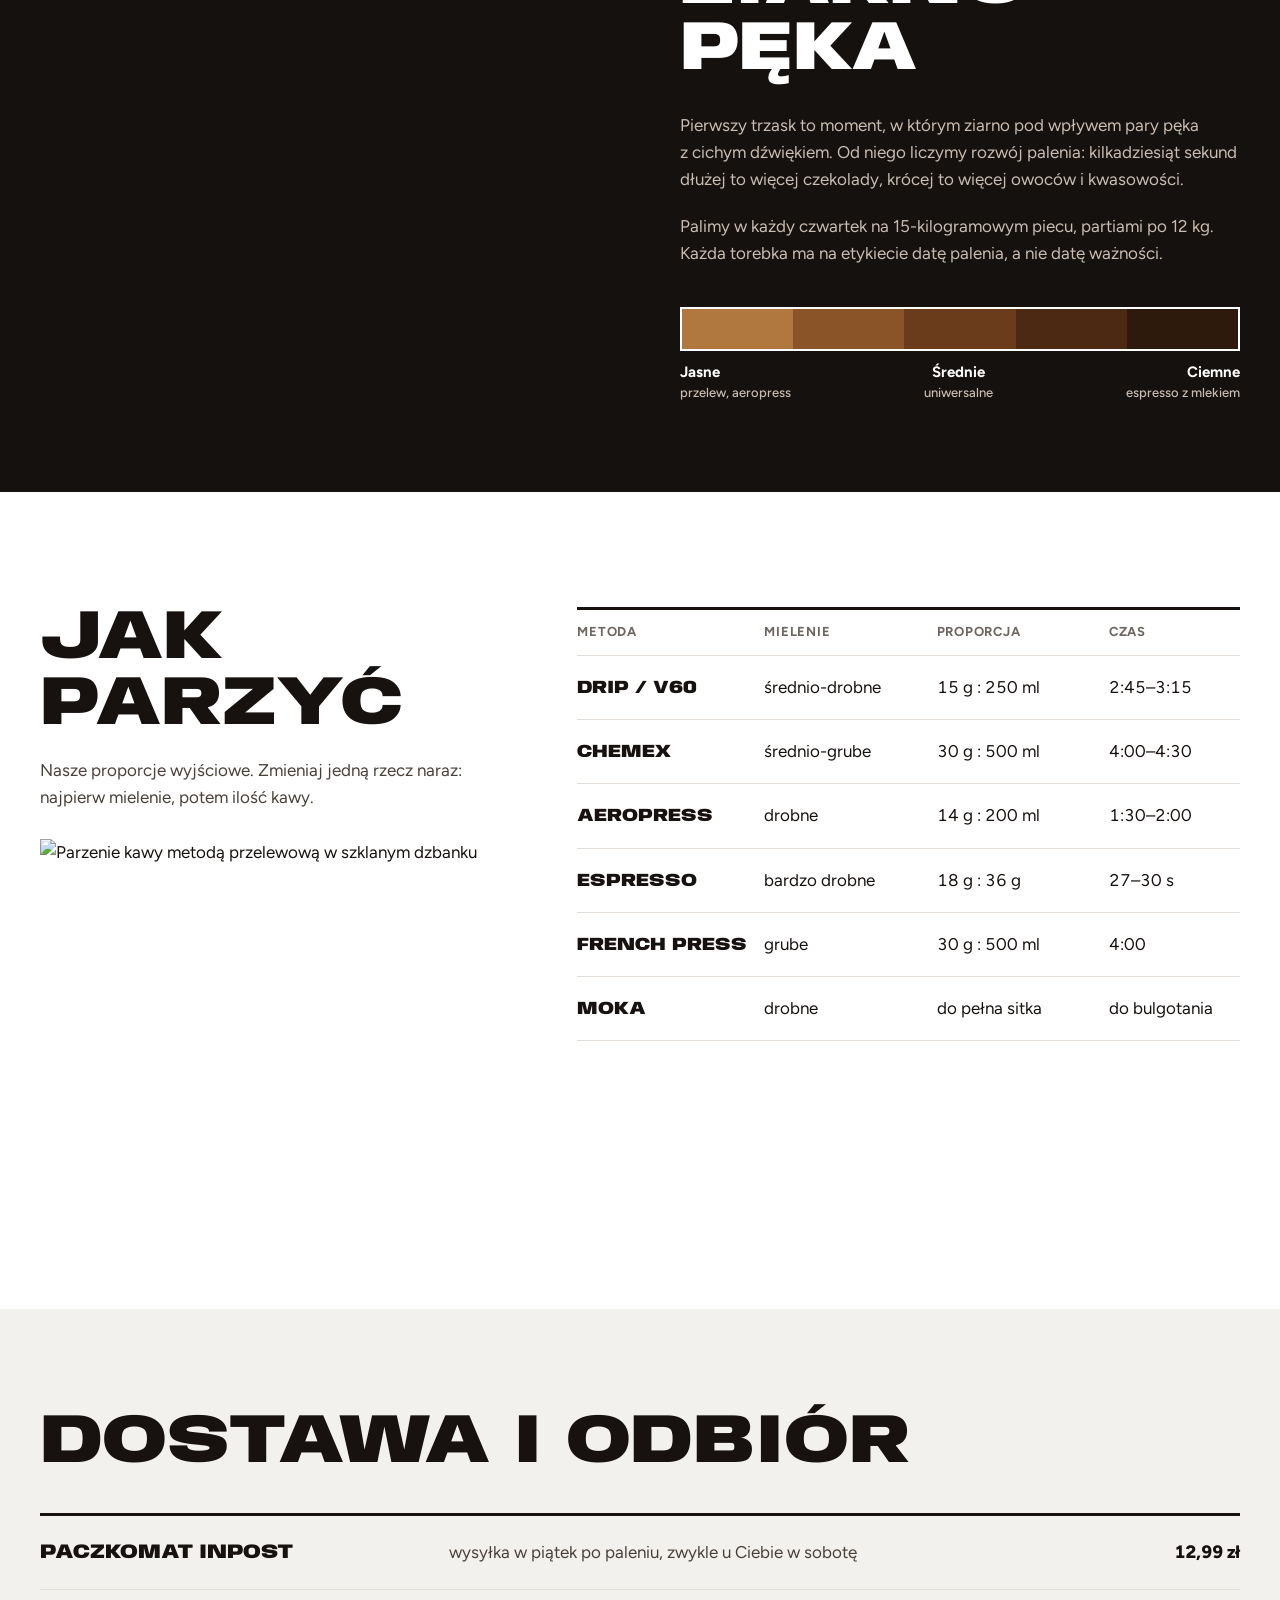
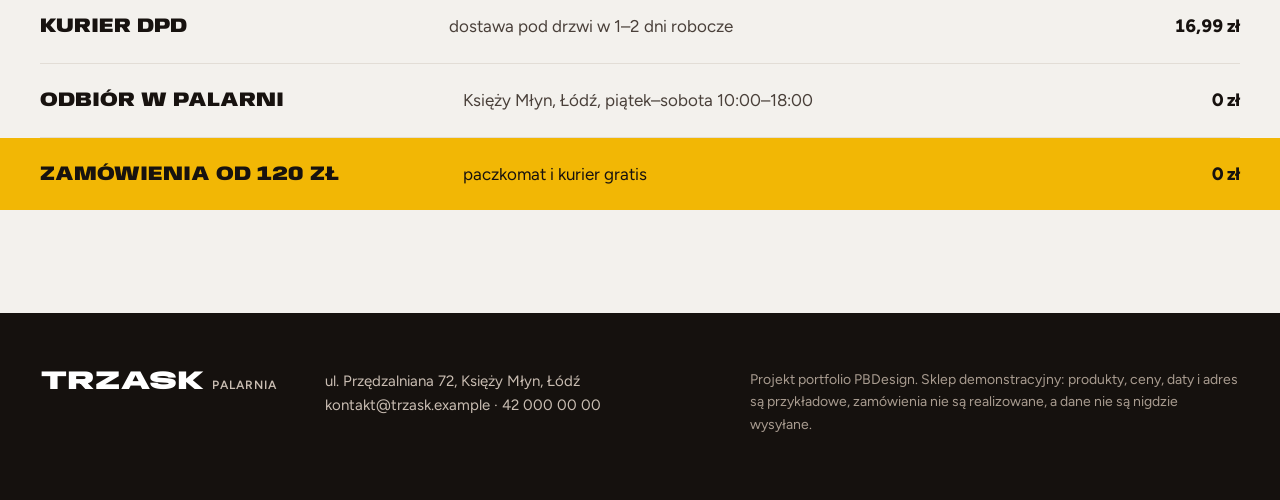
==== commit 4a9b1162: "Favicony (SVG, PNG, apple-touch-icon) i zdjęcia kaw Co-Authored-By: Claude Opus 5.5 <noreply@anthrop" ====
--- a/index.html
+++ b/index.html
@@ -2,6 +2,9 @@
 <html lang="pl">
 <head>
 <meta charset="utf-8">
+<link rel="icon" href="favicon.svg" type="image/svg+xml">
+<link rel="icon" href="favicon-32.png" sizes="32x32" type="image/png">
+<link rel="apple-touch-icon" href="apple-touch-icon.png">
 <meta name="viewport" content="width=device-width, initial-scale=1, viewport-fit=cover">
 <title>TRZASK — palarnia kawy, Łódź</title>
 <meta name="description" content="Mała palarnia kawy z Księżego Młyna w Łodzi. Palimy co czwartek, wysyłamy w 48 godzin od wypalenia. Projekt portfolio — sklep demonstracyjny.">
@@ -9,7 +12,7 @@
 <link rel="preconnect" href="https://fonts.googleapis.com">
 <link rel="preconnect" href="https://fonts.gstatic.com" crossorigin>
 <link href="https://fonts.googleapis.com/css2?family=Anybody:wdth,wght@75..150,500..900&family=Figtree:wght@400;500;600;700&display=swap" rel="stylesheet">
-<link rel="stylesheet" href="style.css?v=2">
+<link rel="stylesheet" href="style.css?v=3">
 </head>
 <body>
 <!--
@@ -157,6 +160,6 @@
 </div>
 
 <div class="toast" role="status" aria-live="polite" data-toast></div>
-<script src="app.js?v=2"></script>
+<script src="app.js?v=3"></script>
 </body>
 </html>
--- a/style.css
+++ b/style.css
@@ -95,9 +95,9 @@
 .filters button:hover{background:#fff}
 .filters button.is-on{background:var(--ink);color:#fff}
 .labels{display:grid;grid-template-columns:repeat(4,minmax(0,1fr));gap:20px}
-.lbl{display:grid;grid-template-rows:1fr auto;background:#fff;box-shadow:0 18px 30px -24px rgba(23,18,15,.45);container-type:inline-size}
+.lbl{display:grid;grid-template-rows:auto 1fr auto;background:#fff;box-shadow:0 18px 30px -24px rgba(23,18,15,.45);container-type:inline-size}
 .lbl[hidden]{display:none}
-.lbl__face{position:relative;background:var(--lc);padding:22px 20px 22px;min-height:330px;display:flex;flex-direction:column;overflow:hidden}
+.lbl__face{position:relative;background:var(--lc);padding:22px 20px 22px;min-height:250px;display:flex;flex-direction:column;overflow:hidden}
 .lbl--light .lbl__face{color:#fff}
 .lbl--dark .lbl__face{color:var(--ink)}
 .lbl__stamp{align-self:flex-end;display:flex;flex-direction:column;align-items:flex-end;border:2px solid currentColor;padding:5px 9px 6px;transform:rotate(5deg);line-height:1}
@@ -339,3 +339,7 @@
 .wb__parties[hidden],.wb__cols[hidden]{display:none}
 .wb__bar{width:100%;height:34px;display:block}
 .wb__bar rect{fill:var(--ink)}
+
+.lbl__photo{aspect-ratio:16/11;overflow:hidden;background:var(--lc);border-bottom:6px solid var(--lc)}
+.lbl__photo img{width:100%;height:100%;object-fit:cover;transition:transform .6s var(--ease)}
+.lbl:hover .lbl__photo img{transform:scale(1.04)}
